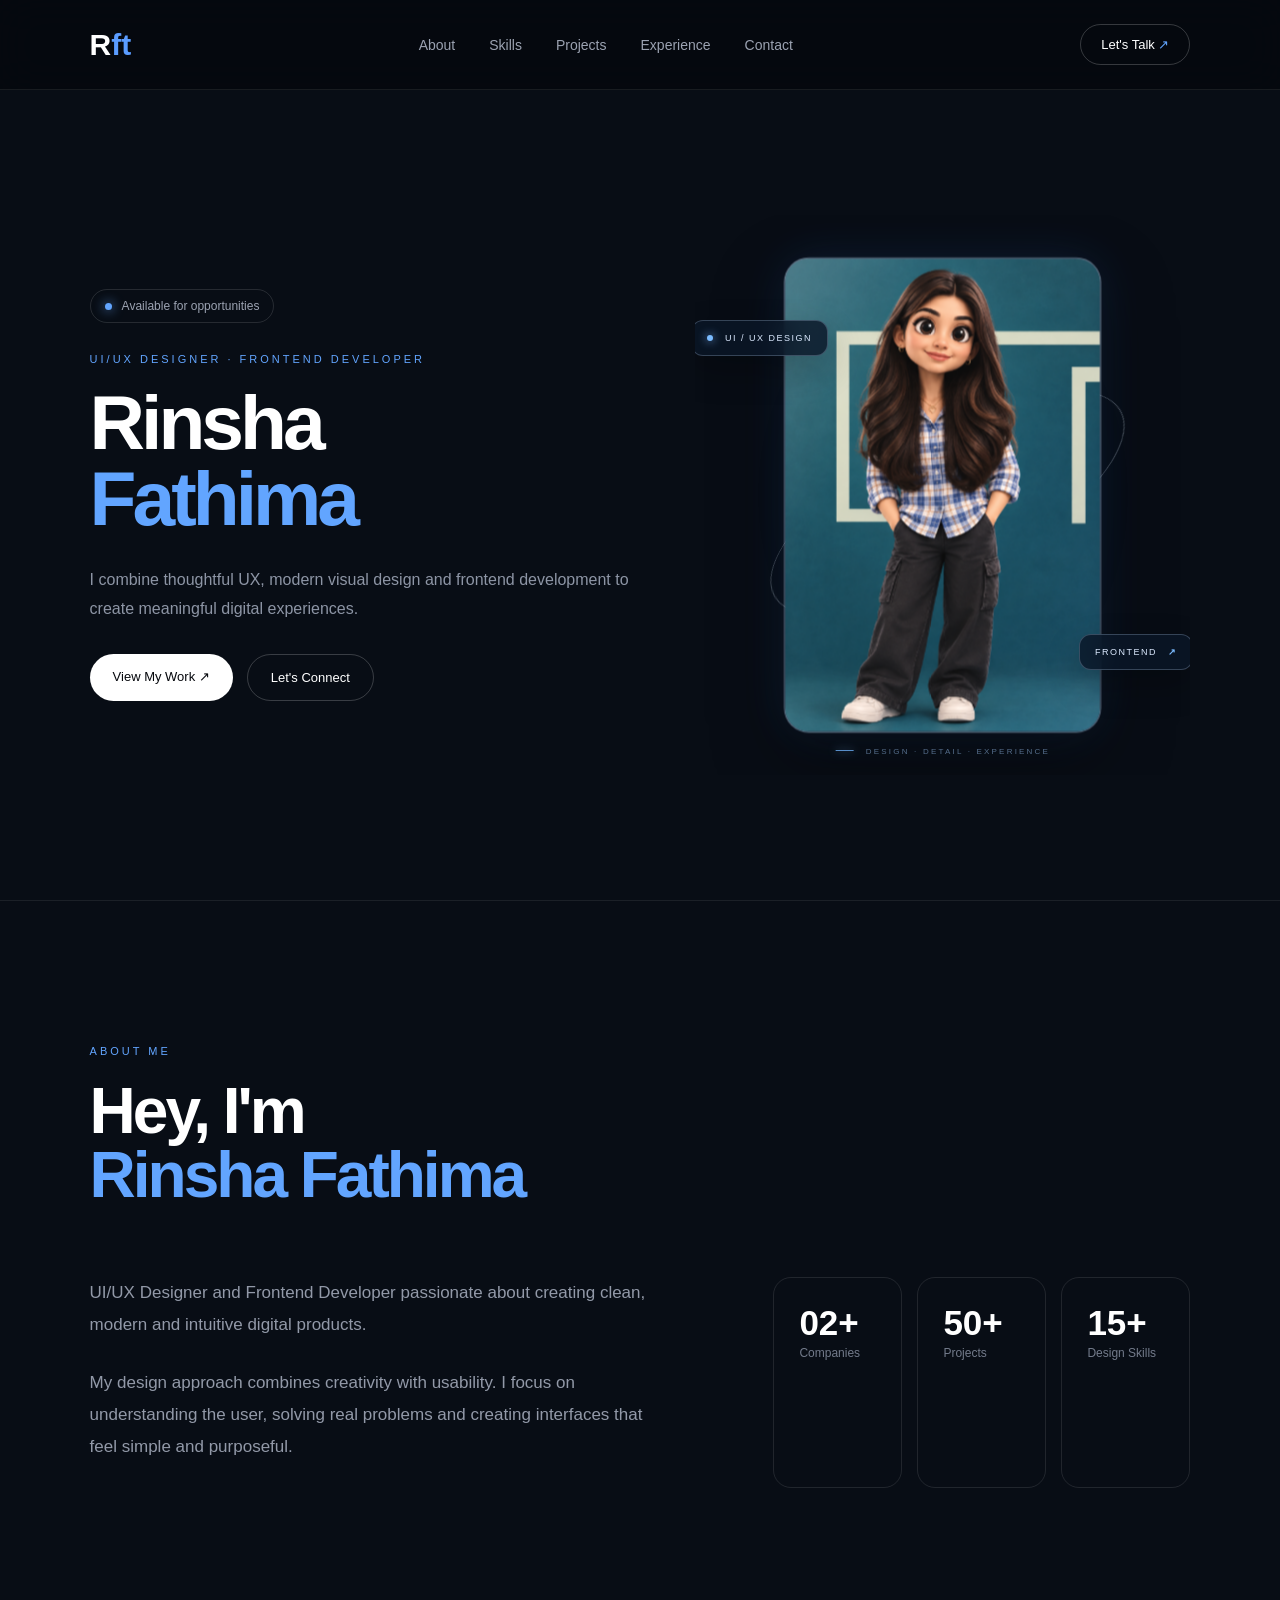
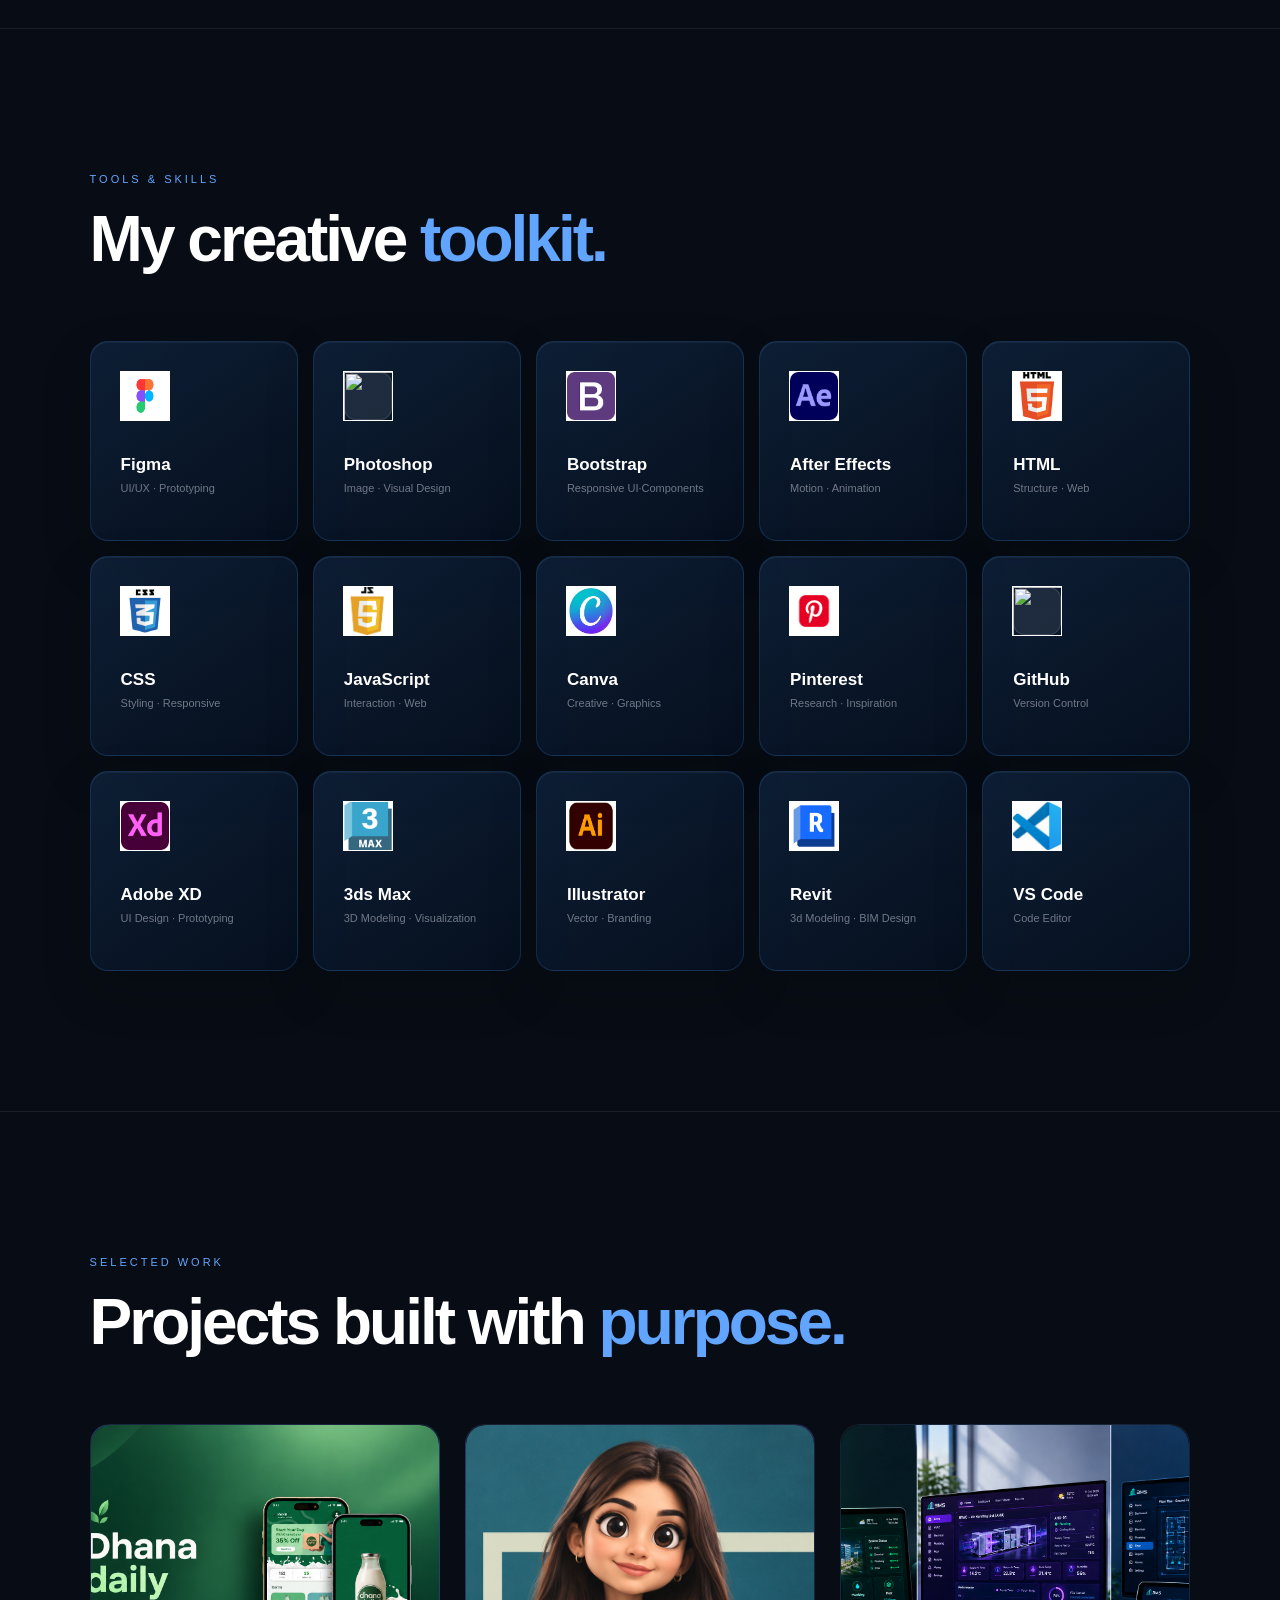
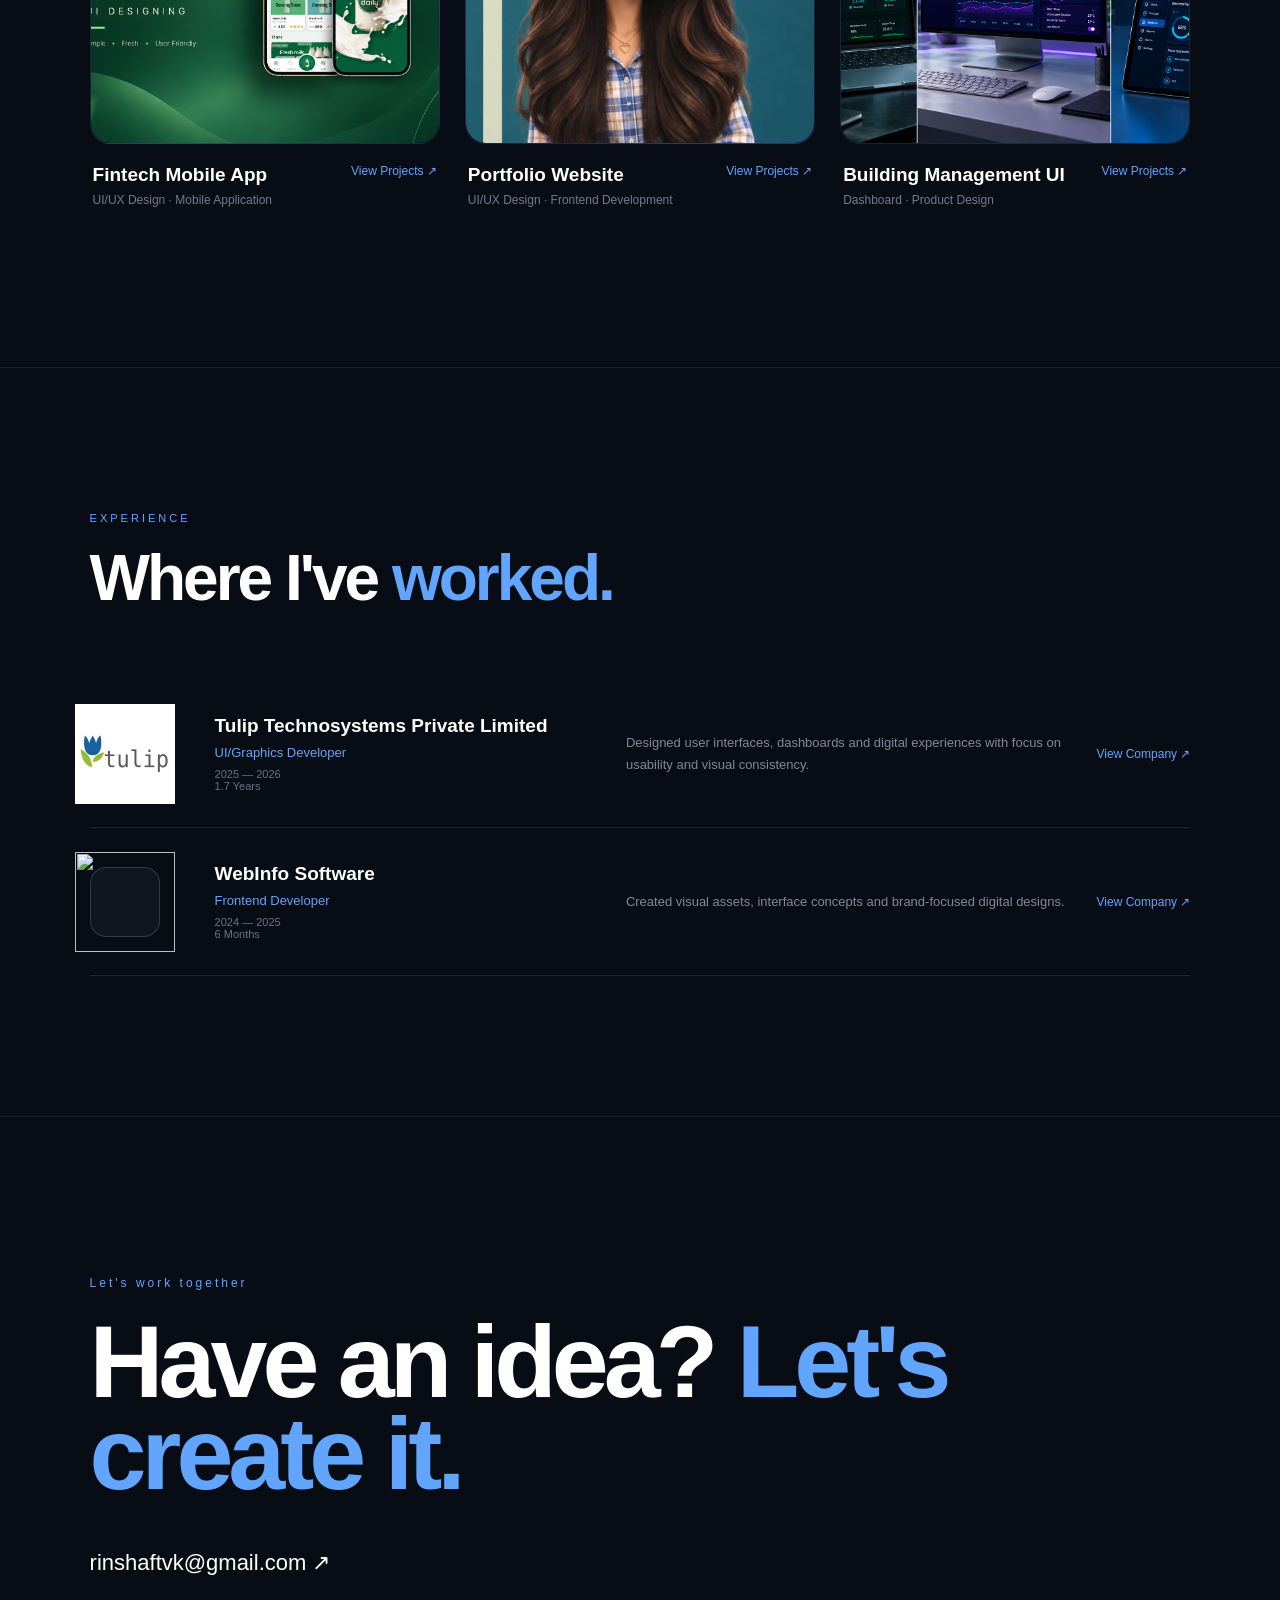
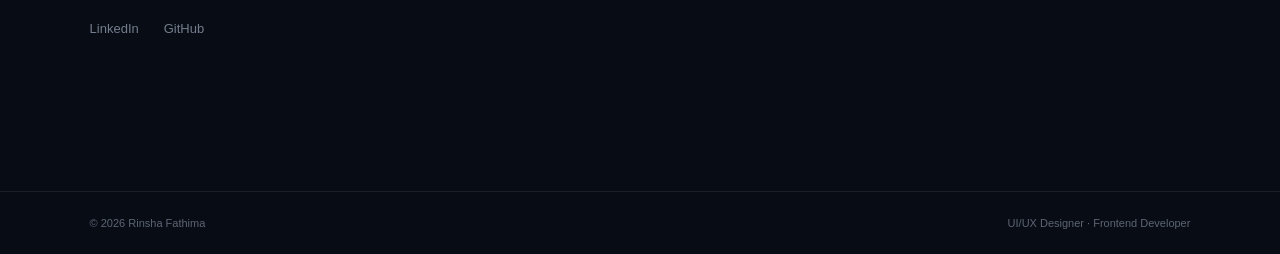
==== index.html @ 506637f9 "Add files via upload" ====
<!DOCTYPE html>
<html lang="en">
<head>
  <meta charset="UTF-8">
  <meta name="viewport" content="width=device-width, initial-scale=1.0">

  <title>Rinsha Fathima | UI/UX Designer</title>

  <link rel="stylesheet" href="style.css">
</head>
<body>

  <!-- NAVIGATION -->

  <header class="navbar">

    <a href="#" class="logo">R<span>ft</span></a>

    <nav class="nav-links">
      <a href="#about">About</a>
      <a href="#skills">Skills</a>
      <a href="#projects">Projects</a>
      <a href="#experience">Experience</a>
      <a href="#contact">Contact</a>
      
    </nav>

    <a href="#contact" class="talk-btn">
      Let's Talk <span>↗</span>
    </a>

    <button class="menu-btn">☰</button>

  </header>


  <!-- HERO -->

  <section class="hero">

    <div class="hero-left">

      <div class="available">
        <span></span>
        Available for opportunities
      </div>

      <p class="role">
        UI/UX DESIGNER · FRONTEND DEVELOPER
      </p>

      <h1>
        Rinsha
        <strong>Fathima</strong>
        
      </h1>

      <p class="hero-description">
        I combine thoughtful UX, modern visual design and frontend
        development to create meaningful digital experiences.
      </p>

      <div class="hero-buttons">

        <a href="#projects" class="primary-btn">
          View My Work ↗
        </a>

        <a href="#contact" class="outline-btn">
          Let's Connect
        </a>

      </div>

    </div>


    <!-- PERSONAL 3D AVATAR -->
    <div class="scene avatar-scene" aria-label="Animated 3D-style portrait avatar">
      <div class="avatar-aura"></div>
      <div class="avatar-orbit avatar-orbit-one"></div>
      <div class="avatar-orbit avatar-orbit-two"></div>
      <div class="avatar-tilt" id="avatarTilt">
        <div class="avatar-frame">
          <img src="IMAGE.png" alt="Portrait of Rinsha Fathima" class="avatar-photo">
          <div class="avatar-gloss"></div>
        </div>
      </div>
      <div class="avatar-tag avatar-tag-ui"><span></span> UI / UX DESIGN</div>
      <div class="avatar-tag avatar-tag-dev">FRONTEND <b>↗</b></div>
      <div class="scene-caption"><span></span> DESIGN · DETAIL · EXPERIENCE</div>
    </div>
  </section>


  <!-- ABOUT -->

  <section id="about" class="about section">

    <div class="section-heading">

      <span>About Me</span>

      <h2>
        Hey, I'm  <br>
        <em>Rinsha Fathima</em>
      </h2>

    </div>

    <div class="about-content">

      <div class="about-text">

        <p>
          UI/UX Designer and Frontend Developer
          passionate about creating clean, modern and intuitive
          digital products.
        </p>

        <p>
          My design approach combines creativity with usability.
          I focus on understanding the user, solving real problems
          and creating interfaces that feel simple and purposeful.
        </p>

      </div>

      <div class="about-stats">

        <div>
          <strong>02+</strong>
          <span>Companies</span>
        </div>

        <div>
          <strong>50+</strong>
          <span>Projects</span>
        </div>

        <div>
          <strong>15+</strong>
          <span>Design Skills</span>
        </div>

      </div>

    </div>

  </section>


  <!-- SKILLS -->

  <section id="skills" class="skills section">

    <div class="section-heading">

      <span>Tools & Skills</span>

      <h2>
        My creative
        <em>toolkit.</em>
      </h2>

    </div>


    <div class="skills-grid">

      <div class="skill-card">
        <div class="tool-logo figma"><img src="F.png" alt="" width="50px" height="50px" border="1"></div>
        <h3>Figma</h3>
        <p>UI/UX · Prototyping</p>
      </div>

      <div class="skill-card">
        <div class="tool-logo photoshop"><img src="Ps.png" alt="" width="50px" height="50px" border="1"></div>
        <h3>Photoshop</h3>
        <p>Image · Visual Design</p>
      </div>

      <div class="skill-card">
        <div class="tool-logo bootstrap"><img src="B.png" alt="" width="50px" height="50px" border="1"></div>
        <h3>Bootstrap</h3>
        <p>Responsive UI·Components</p>
      </div>

      <div class="skill-card">
        <div class="tool-logo after"><img src="AE.png" alt="" width="50px" height="50px" border="1"></div>
        <h3>After Effects</h3>
        <p>Motion · Animation</p>
      </div>

      <div class="skill-card">
        <div class="tool-logo html"><img src="HTML.png" alt="" width="50px" height="50px" border="1"></div>
        <h3>HTML</h3>
        <p>Structure · Web</p>
      </div>

      <div class="skill-card">
        <div class="tool-logo css"><img src="CSS.png" alt="" width="50px" height="50px" border="1"></div>
        <h3>CSS</h3>
        <p>Styling · Responsive</p>
      </div>

      <div class="skill-card">
        <div class="tool-logo js"><img src="JS.png" alt="" width="50px" height="50px" border="1"></div>
        <h3>JavaScript</h3>
        <p>Interaction · Web</p>
      </div>

      <div class="skill-card">
        <div class="tool-logo canva"><img src="C.jpg" alt="" width="50px" height="50px" border="1"></div>
        <h3>Canva</h3>
        <p>Creative · Graphics</p>
      </div>

      <div class="skill-card">
        <div class="tool-logo pinterest"><img src="P.png" alt="" width="50px" height="50px" border="1"></div>
        <h3>Pinterest</h3>
        <p>Research · Inspiration</p>
      </div>

      <div class="skill-card">
        <div class="tool-logo github"><img src="GitHub.png" alt="" width="50px" height="50px" border="1"></div>
        <h3>GitHub</h3>
        <p>Version Control</p>
      </div>
      <div class="skill-card">
        <div class="tool-logo figma"><img src="XD.png" alt="" width="50px" height="50px" border="1"></div>
        <h3>Adobe XD</h3>
        <p>UI Design · Prototyping</p>
      </div>

      <div class="skill-card">
        <div class="tool-logo photoshop"><img src="3DS MAX.png" alt="" width="50px" height="50px" border="1"></div>
        <h3>3ds Max</h3>
        <p>3D Modeling · Visualization</p>
      </div>

      <div class="skill-card">
        <div class="tool-logo illustrator"><img src="Ai.png" alt="" width="50px" height="50px" border="1"></div>
        <h3>Illustrator</h3>
        <p>Vector · Branding</p>
      </div>

      <div class="skill-card">
        <div class="tool-logo after"><img src="REVIT.png" alt="" width="50px" height="50px" border="1"></div>
        <h3>Revit</h3>
        <p>3d Modeling · BIM Design</p>
      </div>

      <div class="skill-card">
        <div class="tool-logo html"><img src="VS.jpg" alt="" width="50px" height="50px" border="1"></div>
        <h3>VS Code</h3>
        <p>Code Editor</p>
      </div>

    </div>

  </section>


  <!-- PROJECTS -->

  <section id="projects" class="projects section">

    <div class="section-heading">

      <span>Selected Work</span>

      <h2>
        Projects built with
        <em>purpose.</em>
      </h2>

    </div>


    <div class="projects-grid">

      <article class="project-card">
 
        <div  class="project-visual project-one">
         <img src="dhana mockup.png" alt="Fathima">
        
        </div>

        <div class="project-details">

          <div>
            <h3>Fintech Mobile App</h3>
            <p>UI/UX Design · Mobile Application</p>
          </div>

          <a href="Apps.html">View Projects ↗</a>

        </div>

      </article>


      <article class="project-card">

        <div class="project-visual project-two">
          <img src="IMAGE 1.png" alt="Fathima">
        </div>

        <div class="project-details">

          <div>
            <h3>Portfolio Website</h3>
            <p>UI/UX Design · Frontend Development</p>
          </div>

          <a href="Case study.html">View Projects ↗</a>

        </div>

      </article>


      <article class="project-card">

        <div class="project-visual project-three">
           <img src="BMS.png" alt="Fathima">
        </div>

        <div class="project-details">

          <div>
            <h3>Building Management UI</h3>
            <p>Dashboard · Product Design</p>
          </div>

          <a href="Projects.html">View Projects ↗</a>

        </div>

      </article>

    </div>

  </section>


  <!-- EXPERIENCE -->

  <section id="experience" class="experience section">

    <div class="section-heading">

      <span>Experience</span>

      <h2>
        Where I've
        <em>worked.</em>
      </h2>

    </div>


    <div class="experience-list">


      <!-- COMPANY 1 -->

      <a href="https://www.linkedin.com/company/tulipsystems/posts/"
         target="_blank"
         class="experience-card">

        <div class="company-logo">
          <img src="Tulip.jpg" alt="" width="100" height="100">
        </div>

        <div class="company-info">

          <h3>Tulip Technosystems Private Limited</h3>

          <p class="position">
            UI/Graphics Developer
          </p>

          <p class="date">
            2025 — 2026
            <br>
            1.7 Years
          </p>

        </div>

        <div class="company-description">

          <p>
            Designed user interfaces, dashboards and digital
            experiences with focus on usability and visual consistency.
          </p>

          <span a>View Company ↗</span>

        </div>

      </a>


      <!-- COMPANY 2 -->

      <a href="https://www.linkedin.com/company/webinfo-software-kochi"
         target="_blank"
         class="experience-card">

        <div class="company-logo">
          <img src="WebInfo.jpg" alt="" width="100" height="100">
        </div>

        <div class="company-info">

          <h3>WebInfo Software</h3>

          <p class="position">
            Frontend Developer
          </p>

          <p class="date">
            2024 — 2025
            <br>
            6 Months
          </p>

        </div>

        <div class="company-description">

          <p>
            Created visual assets, interface concepts and
            brand-focused digital designs.
          </p>

          <span>View Company  ↗</span>

        </div>

      </a>


    </div>

  </section>

  <!-- CONTACT -->

  <section id="contact" class="contact">

    <div class="contact-inner">

      <span>Let's work together</span>

      <h2>
        Have an idea?
        <em>Let's create it.</em>
      </h2>

      <a href="mailto:rinshaftvk@gmail.com" class="email">
        rinshaftvk@gmail.com ↗
      </a>

      <div class="socials">
        <a href="https://www.linkedin.com/in/rinshaftvk" target="_blank">LinkedIn</a>
        <!-- <a href="https://www.behance.net/rinshafathima" target="_blank">Behance</a> -->
        <a href="https://github.com/rinsha13/rinshaftvk" target="_blank">GitHub</a>
      </div>

    </div>

  </section>


  <footer>

    <span>© 2026 Rinsha Fathima</span>

    <span>
      UI/UX Designer · Frontend Developer
    </span>

  </footer>


  <script src="script.js"></script>

</body>
</html>
---- style.css ----
* {
  margin: 0;
  padding: 0;
  box-sizing: border-box;
}

html {
  scroll-behavior: smooth;
  scroll-padding-top: 90px;
}

section {
  scroll-margin-top: 90px;
}
body {
  background: #080d15;
  color: #fff;
  font-family: Inter, Arial, sans-serif;
  overflow-x: hidden;
}

a {
  color: inherit;
  text-decoration: none;
}


/* NAVIGATION */

.navbar {
  height: 90px;
  padding: 0 7%;
  display: flex;
  align-items: center;
  justify-content: space-between;
  border-bottom: 1px solid rgba(255,255,255,.08);
  position: sticky;
  top: 0;
  z-index: 100;
  background: rgba(5,7,12,.75);
  backdrop-filter: blur(20px);
}

.logo {
  font-size: 30px;
  font-weight: 800;
}

.logo span {
  color: #5b9cff;
}

.nav-links {
  display: flex;
  gap: 34px;
}

.nav-links a {
  color: #9ca3b2;
  font-size: 14px;
  transition: .3s;
}

.nav-links a:hover {
  color: white;
}

.talk-btn {
  border: 1px solid rgba(255,255,255,.2);
  border-radius: 30px;
  padding: 12px 20px;
  font-size: 13px;
}

.talk-btn span {
  color: #62a5ff;
}

.menu-btn {
  display: none;
  background: none;
  color: white;
  border: 0;
  font-size: 25px;
}


/* HERO */

.hero {
  min-height: calc(100vh - 90px);
  padding: 70px 7%;
  display: flex;
  align-items: center;
  justify-content: space-between;
}

.hero-left {
  width: 55%;
  z-index: 2;
}

.available {
  display: inline-flex;
  align-items: center;
  gap: 10px;
  border: 1px solid rgba(255,255,255,.12);
  padding: 9px 14px;
  border-radius: 30px;
  color: #9ca3b2;
  font-size: 12px;
  margin-bottom: 30px;
}

.available span {
  width: 7px;
  height: 7px;
  background: #62a5ff;
  border-radius: 50%;
  box-shadow: 0 0 12px #62a5ff;
}

.role {
  color: #62a5ff;
  letter-spacing: 3px;
  font-size: 11px;
  margin-bottom: 20px;
}

h1 {
  font-size: clamp(48px, 6vw, 86px);
  line-height: .98;
  letter-spacing: -4px;
  max-width: 800px;
}

h1 strong {
  display: block;
  color: #62a5ff;
}

.hero-description {
  max-width: 560px;
  color: #8d95a5;
  line-height: 1.8;
  margin: 30px 0;
}

.hero-buttons {
  display: flex;
  gap: 14px;
}

.primary-btn,
.outline-btn {
  padding: 15px 23px;
  border-radius: 40px;
  font-size: 13px;
}

.primary-btn {
  background: white;
  color: #05070c;
}

.outline-btn {
  border: 1px solid rgba(255,255,255,.2);
}


/* INTERACTIVE 3D GLASS-CHROME SCULPTURE */
.scene {
  width: 45%;
  min-width: 320px;
  height: 560px;
  position: relative;
  display: flex;
  align-items: center;
  justify-content: center;
  perspective: 1100px;
  isolation: isolate;
}

.scene::before {
  content: "";
  position: absolute;
  width: 330px;
  height: 330px;
  border-radius: 50%;
  background: radial-gradient(circle, rgba(53,137,255,.22), rgba(20,70,140,.08) 42%, transparent 72%);
  filter: blur(14px);
  z-index: -2;
}

.scene-grid {
  position: absolute;
  width: 120%;
  height: 72%;
  bottom: 7%;
  opacity: .2;
  background-image: linear-gradient(rgba(107,165,255,.16) 1px, transparent 1px), linear-gradient(90deg, rgba(107,165,255,.16) 1px, transparent 1px);
  background-size: 34px 34px;
  transform: perspective(420px) rotateX(62deg);
  mask-image: linear-gradient(to top, black, transparent 78%);
  z-index: -2;
}

.orbit-ring {
  position: absolute;
  width: 360px;
  height: 145px;
  border: 1px solid rgba(151,196,255,.42);
  border-radius: 50%;
  box-shadow: 0 0 22px rgba(57,135,255,.08), inset 0 0 16px rgba(57,135,255,.05);
  pointer-events: none;
}
.orbit-ring-a { transform: rotate(-28deg) rotateX(62deg); }
.orbit-ring-b { width: 330px; height: 220px; transform: rotate(52deg) rotateY(58deg); border-color: rgba(220,238,255,.28); }
.orbit-ring-c { width: 290px; height: 390px; transform: rotate(32deg) rotateY(68deg); border-color: rgba(83,156,255,.22); }

.crystal-tilt {
  width: 275px;
  height: 330px;
  position: relative;
  display: grid;
  place-items: center;
  transform-style: preserve-3d;
  transition: transform .22s ease-out;
  will-change: transform;
}
.crystal-object {
  width: 220px;
  height: 270px;
  position: relative;
  transform-style: preserve-3d;
  animation: crystal-float 6.5s ease-in-out infinite;
  filter: drop-shadow(0 28px 38px rgba(0,0,0,.32));
}
.crystal-facet {
  position: absolute;
  inset: 0;
  border: 1px solid rgba(220,239,255,.6);
  clip-path: polygon(50% 0%, 86% 13%, 100% 49%, 76% 87%, 50% 100%, 18% 83%, 0% 47%, 16% 15%);
  backface-visibility: visible;
}
.facet-main {
  background: linear-gradient(138deg, rgba(248,252,255,.78) 0%, rgba(91,164,255,.35) 18%, rgba(11,43,94,.25) 46%, rgba(164,216,255,.42) 66%, rgba(16,48,92,.7) 100%);
  transform: translateZ(30px) rotateY(-18deg) rotateX(7deg);
  box-shadow: inset 18px 0 35px rgba(255,255,255,.2), inset -20px -10px 35px rgba(12,43,90,.5);
}
.facet-side {
  background: linear-gradient(35deg, rgba(17,48,92,.68), rgba(119,190,255,.34), rgba(230,245,255,.2));
  transform: translateZ(-25px) rotateY(31deg) rotateX(-8deg) scale(.92);
  opacity: .88;
}
.facet-top {
  inset: 16px 22px 24px;
  background: linear-gradient(145deg, rgba(255,255,255,.62), rgba(94,173,255,.12) 45%, rgba(15,52,101,.3));
  transform: translateZ(52px) rotateY(24deg) rotateX(13deg) scale(.77);
  opacity: .76;
}
.crystal-spine {
  position: absolute;
  width: 2px;
  height: 215px;
  left: 50%;
  top: 26px;
  background: linear-gradient(transparent, rgba(255,255,255,.95), rgba(113,187,255,.15), transparent);
  box-shadow: 0 0 20px rgba(149,210,255,.75);
  transform: translateX(-50%) translateZ(65px) rotate(12deg);
}
.crystal-highlight {
  position: absolute;
  width: 105px;
  height: 190px;
  left: 21px;
  top: 29px;
  background: linear-gradient(110deg, rgba(255,255,255,.32), transparent 38%, rgba(123,192,255,.12) 60%, transparent);
  clip-path: polygon(45% 0, 100% 15%, 74% 70%, 45% 100%, 0 58%);
  transform: translateZ(70px) rotateY(-12deg);
}

.float-panel {
  position: absolute;
  display: flex;
  flex-direction: column;
  gap: 7px;
  min-width: 145px;
  padding: 14px 16px;
  border-radius: 13px;
  border: 1px solid rgba(198,222,255,.22);
  background: linear-gradient(135deg, rgba(24,42,67,.76), rgba(8,16,29,.56));
  box-shadow: 0 18px 45px rgba(0,0,0,.25), inset 0 1px rgba(255,255,255,.08);
  backdrop-filter: blur(18px);
  transform: translateZ(60px);
  animation: panel-drift 7s ease-in-out infinite;
}
.float-panel small { font-size: 8px; letter-spacing: 1.5px; color: #91a9c8; }
.float-panel strong { font-size: 14px; letter-spacing: .2px; color: #edf6ff; font-weight: 600; }
.panel-dot { position: absolute; top: 15px; right: 14px; width: 5px; height: 5px; border-radius: 50%; background: #7bbcff; box-shadow: 0 0 10px #7bbcff; }
.panel-design { top: 93px; right: -2px; animation-delay: -1.5s; }
.panel-ux { bottom: 98px; left: -18px; animation-delay: -3.5s; }
.panel-code { right: 3px; bottom: 62px; min-width: 76px; padding: 12px 15px; animation-delay: -2.5s; }
.panel-code strong { font-size: 20px; color: #8bc4ff; }
.scene-caption { position: absolute; bottom: 19px; left: 50%; transform: translateX(-50%); white-space: nowrap; color: #6f8caf; font-size: 8px; letter-spacing: 2.2px; }
.scene-caption span { display: inline-block; width: 18px; height: 1px; margin: 0 8px 3px 0; background: #72b5ff; box-shadow: 0 0 8px #72b5ff; }

@keyframes crystal-float {
  0%, 100% { transform: translateY(0) rotateY(-8deg) rotateZ(-2deg); }
  50% { transform: translateY(-13px) rotateY(8deg) rotateZ(2deg); }
}
@keyframes panel-drift {
  0%, 100% { translate: 0 0; }
  50% { translate: 0 -8px; }
}

/* SECTIONS */

.section {
  padding: 140px 7%;
  border-top: 1px solid rgba(255,255,255,.08);
}

.section-heading span {
  color: #62a5ff;
  font-size: 11px;
  letter-spacing: 3px;
  text-transform: uppercase;
}

.section-heading h2 {
  font-size: clamp(42px, 5vw, 70px);
  line-height: 1;
  letter-spacing: -3px;
  max-width: 800px;
  margin-top: 20px;
}

em {
  color: #62a5ff;
  font-style: normal;
}


/* ABOUT */

.about-content {
  display: grid;
  grid-template-columns: 1.4fr 1fr;
  gap: 100px;
  margin-top: 70px;
}

.about-text p {
  color: #9299a8;
  line-height: 1.9;
  font-size: 17px;
  margin-bottom: 25px;
}

.about-stats {
  display: grid;
  grid-template-columns: repeat(3,1fr);
  gap: 15px;
}

.about-stats div {
  padding: 25px;
  border: 1px solid rgba(255,255,255,.1);
  border-radius: 18px;
}

.about-stats strong {
  display: block;
  font-size: 35px;
}

.about-stats span {
  color: #737b8b;
  font-size: 12px;
}


/* SKILLS */

.skills-grid {
  margin-top: 70px;
  display: grid;
  grid-template-columns: repeat(5,1fr);
  gap: 15px;
}

.skill-card {
      min-height: 200px;

    padding: 30px;

    position: relative;

    background:
        linear-gradient(
            145deg,
            rgba(17,40,70,0.65),
            rgba(5,18,38,0.55)
        );

    border: 1px solid rgba(64,160,255,0.18);

    border-radius: 18px;

    box-shadow:
        inset 0 1px rgba(255,255,255,0.05),
        0 20px 50px rgba(0,0,0,0.2);

    transition: 0.4s;
}
.skill-card1 {
      min-height: 70px;

    padding: 30px;

    position: relative;

    background:
        linear-gradient(
            145deg,
            rgba(17,40,70,0.65),
            rgba(5,18,38,0.55)
        );

    border: 1px solid rgba(64,160,255,0.18);

    border-radius: 18px;

    box-shadow:
        inset 0 1px rgba(255,255,255,0.05),
        0 20px 50px rgba(0,0,0,0.2);

    transition: 0.4s;
}

.skill-card:hover {
  transform: translateY(-7px);
  border-color: rgba(90,160,255,.5);
  background: rgba(80,140,255,.05);
}

.tool-logo {
  width: 48px;
  height: 48px;
  border-radius: 12px;
  display: flex;
  align-items: center;
  justify-content: center;
  background: rgba(255,255,255,.08);
  border: 1px solid rgba(255,255,255,.12);
  font-weight: 800;
  font-size: 18px;
}

.skill-card h3 {
  margin-top: 35px;
  font-size: 17px;
}

.skill-card p {
  color: #707887;
  font-size: 11px;
  margin-top: 7px;
}


/* PROJECTS */

.projects-grid {

  margin-top: 70px;
  display: grid;
  grid-template-columns: repeat(3,1fr);
  gap: 25px;
}


.project-visual {
  height: 320px;
  width: 100%;
  min-width: 0;
  overflow: hidden;
  border: 1px solid rgba(120,170,230,.15);
  border-radius: 20px;
  position: relative;
  transition: transform .4s ease, border-color .4s ease, box-shadow .4s ease;
}

.project-visual:hover {
  transform: translateY(-7px);
  border-color: rgba(90,160,255,.5);
  box-shadow: 0 22px 50px rgba(0,0,0,.24);
}
.project-visual img {
  width: 100%;
  height: 100%;
  object-fit: cover;
  display: block;
  border-radius: inherit;
}
.project-one {
  background:
    radial-gradient(circle at 30% 30%,
    rgba(80,160,255,.5),
    #0b1730 55%,
    #05070c);

}

.project-two {
  background:
    radial-gradient(circle at 70% 30%,
    rgba(100,120,255,.45),
    #10102c 55%,
    #05070c);
}

.project-three {
  background:
    radial-gradient(circle at 50% 50%,
    rgba(30,150,255,.4),
    #07172a 55%,
    #05070c);
}

.project-visual span {
  color: #8ea4c5;
  font-size: 12px;
  letter-spacing: 2px;
}

.project-details {
  padding: 20px 3px;
  display: flex;
  justify-content: space-between;
  gap: 20px;
}

.project-details h3 {
  font-size: 19px;
}

.project-details p {
  color: #727b8c;
  font-size: 12px;
  margin-top: 7px;
}

.project-details a {
  color: #62a5ff;
  font-size: 12px;
  white-space: nowrap;
}



.projects-grid > *, .project-card, .project-visual { min-width: 0; }
.project-visual img { transition: transform .65s cubic-bezier(.2,.7,.2,1), filter .4s ease; }
.project-card:hover .project-visual img { transform: scale(1.035); }

/* EXPERIENCE */

.experience-list {
  margin-top: 70px;
}

.experience-card {
  display: grid;
  grid-template-columns: 90px 1fr 1.5fr;
  gap: 35px;
  align-items: center;

  padding: 35px 0;
  border-bottom: 1px solid rgba(255,255,255,.1);

  transition: .3s;
}

.experience-card:hover {
  padding-left: 15px;
}

.company-logo {
  width: 70px;
  height: 70px;
  border-radius: 16px;
  display: flex;
  align-items: center;
  justify-content: center;

  border: 1px solid rgba(255,255,255,.15);
  background: rgba(255,255,255,.04);

  color: #687385;
  font-size: 10px;
  letter-spacing: 1px;
}

.company-info h3 {
  font-size: 19px;
}

.position {
  color: #62a5ff;
  margin-top: 8px;
  font-size: 13px;
}

.date {
  color: #687181;
  margin-top: 8px;
  font-size: 11px;
}

.company-description {
  display: flex;
  justify-content: space-between;
  gap: 30px;
  align-items: center;
}

.company-description p {
  color: #808898;
  font-size: 13px;
  line-height: 1.7;
  max-width: 450px;
}

.company-description span {
  color: #62a5ff;
  font-size: 12px;
  white-space: nowrap;
}


/* CONTACT */

.contact {
  min-height: 75vh;
  padding: 150px 7%;
  display: flex;
  align-items: center;
  border-top: 1px solid rgba(255,255,255,.08);
}

.contact-inner > span {
  color: #62a5ff;
  font-size: 12px;
  letter-spacing: 3px;
}

.contact h2 {
  font-size: clamp(55px,8vw,110px);
  line-height: .9;
  letter-spacing: -5px;
  max-width: 950px;
  margin: 25px 0 50px;
}

.email {
  font-size: 22px;
  color: #fff;
}

.socials {
  display: flex;
  gap: 25px;
  margin-top: 45px;
}

.socials a {
  color: #747d8d;
  font-size: 13px;
}

.socials a:hover {
  color: white;
}


/* FOOTER */

footer {
  border-top: 1px solid rgba(255,255,255,.08);
  padding: 25px 7%;
  display: flex;
  justify-content: space-between;
  color: #5d6573;
  font-size: 11px;
}


/* ANIMATION */

@keyframes float {

  0%,100% {
    transform:
      translateY(0)
      rotateX(0deg)
      rotateY(0deg);
  }

  50% {
    transform:
      translateY(-18px)
      rotateX(5deg)
      rotateY(8deg);
  }

}


/* RESPONSIVE */

@media(max-width:1000px) {

  .nav-links {
    display: none;
  }

  .menu-btn {
    display: block;
  }

  .hero {
    flex-direction: column;
  }

  .hero-left {
    width: 100%;
  }

  .scene {
    width: 100%;
  }

  .skills-grid {
    grid-template-columns: repeat(2,1fr);
  }

  .projects-grid {
    grid-template-columns: 1fr;
  }

  .about-content {
    grid-template-columns: 1fr;
  }

  .experience-card {
    grid-template-columns: 80px 1fr;
  }

  .company-description {
    grid-column: 2;
  }

}


@media(max-width:600px) {

  .navbar {
    padding: 0 5%;
  }

  .hero,
  .section,
  .contact {
    padding-left: 5%;
    padding-right: 5%;
  }

  h1 {
    letter-spacing: -2px;
  }

  .scene {
    height: 400px;
  }

  .orb {
    width: 250px;
    height: 250px;
  }

  .skills-grid {
    grid-template-columns: 1fr 1fr;
  }

  .about-stats {
    grid-template-columns: 1fr;
  }

  .experience-card {
    grid-template-columns: 1fr;
    gap: 15px;
  }

  .company-description {
    grid-column: 1;
  }

  .contact h2 {
    letter-spacing: -3px;
  }

  footer {
    flex-direction: column;
    gap: 10px;
  }

}

.reveal-ready {
  opacity: 0;
  transform: translateY(22px);
  transition:
    opacity 0.7s ease,
    transform 0.7s ease;
}

.reveal-ready.is-visible {
  opacity: 1;
  transform: translateY(0);
}


/* FINAL RESPONSIVE / ACCESSIBILITY FIXES */
@media (max-width: 1000px) {
  .scene { width: 100%; min-width: 0; max-width: 620px; height: 480px; margin: 10px auto 0; }
  .projects-grid { grid-template-columns: repeat(2, minmax(0, 1fr)); }
  .project-visual { height: 280px; }
}
@media (max-width: 700px) {
  .navbar { gap: 12px; }
  .talk-btn { display: none; }
  .nav-links { gap: 18px; }
  .scene { height: 410px; transform: scale(.94); transform-origin: top center; margin-bottom: -20px; }
  .crystal-tilt { transform: scale(.82); }
  .orbit-ring-a { width: 300px; }
  .orbit-ring-b { width: 270px; }
  .orbit-ring-c { height: 320px; }
  .panel-design { right: -5px; top: 72px; }
  .panel-ux { left: -5px; bottom: 76px; }
  .panel-code { right: 0; bottom: 42px; }
  .projects-grid { grid-template-columns: 1fr; }
  .project-visual { height: clamp(220px, 60vw, 340px); }
}
@media (max-width: 480px) {
  .scene { width: 112%; margin-left: -6%; transform: scale(.9); }
  .float-panel { min-width: 124px; padding: 11px 12px; }
  .float-panel small { font-size: 7px; }
  .panel-code { min-width: 62px; }
  .scene-caption { font-size: 7px; letter-spacing: 1.5px; }
}
@media (prefers-reduced-motion: reduce) {
  html { scroll-behavior: auto; }
  *, *::before, *::after { animation-duration: .01ms !important; animation-iteration-count: 1 !important; transition-duration: .01ms !important; }
}

@media (max-width: 1000px) {
  .navbar { position: sticky; }
  .nav-links.nav-open {
    display: flex;
    position: absolute;
    top: 90px;
    left: 0;
    right: 0;
    flex-direction: column;
    align-items: flex-start;
    gap: 18px;
    padding: 22px 7%;
    background: rgba(5,7,12,.96);
    border-bottom: 1px solid rgba(255,255,255,.1);
    backdrop-filter: blur(18px);
  }
}


/* PERSONAL AVATAR — replaces the abstract 3D object */
.avatar-scene { overflow: hidden; }
.avatar-aura { position:absolute; width:330px; height:430px; border-radius:50%; background:radial-gradient(ellipse,rgba(78,145,255,.24),rgba(24,69,130,.08) 48%,transparent 72%); filter:blur(18px); }
.avatar-orbit { position:absolute; width:340px; height:410px; border:1px solid rgba(132,190,255,.30); border-radius:50%; pointer-events:none; }
.avatar-orbit-one { transform:rotate(20deg) rotateY(52deg); }
.avatar-orbit-two { width:390px; height:320px; transform:rotate(-28deg) rotateX(63deg); border-color:rgba(225,240,255,.28); }
.avatar-tilt {  height:460px; position:relative; z-index:2; transform-style:preserve-3d; transition:transform .2s ease-out; will-change:transform; animation:avatar-float 6s ease-in-out infinite; }
.avatar-frame { position:relative; width:100%; height:100%; overflow:hidden; border-radius:24px 24px 24px 24px; border:1px solid rgba(204,229,255,.45); background:linear-gradient(145deg,rgba(174,211,255,.22),rgba(7,20,39,.75)); box-shadow:0 25px 70px rgba(0,0,0,.38),0 0 45px rgba(67,142,255,.14),inset 0 1px rgba(255,255,255,.28); transform:translateZ(35px); }
.avatar-photo { display:block; width:100%; height:100%; object-fit:cover; object-position:center 22%; filter:saturate(.94) contrast(1.02); animation:portrait-sway 8s ease-in-out infinite; }
.avatar-gloss { position:absolute; inset:0; pointer-events:none; background:linear-gradient(115deg,rgba(255,255,255,.16),transparent 28%,transparent 70%,rgba(90,157,255,.10)); mix-blend-mode:screen; }
.avatar-tag { position:absolute; z-index:3; padding:12px 15px; border-radius:12px; border:1px solid rgba(198,222,255,.24); background:rgba(10,22,40,.82); color:#dceaff; box-shadow:0 14px 35px rgba(0,0,0,.24); backdrop-filter:blur(14px); font-size:9px; letter-spacing:1.5px; }
.avatar-tag-ui { top:105px; left:-4px; animation:panel-drift 6s ease-in-out infinite; }
.avatar-tag-ui span { display:inline-block; width:6px; height:6px; border-radius:50%; margin-right:8px; background:#7bbcff; box-shadow:0 0 10px #7bbcff; }
.avatar-tag-dev { right:-3px; bottom:105px; animation:panel-drift 7s ease-in-out infinite -2s; }
.avatar-tag b { color:#7bbcff; margin-left:7px; }
@keyframes avatar-float { 0%,100% { translate:0 0; } 50% { translate:0 -9px; } }
@keyframes portrait-sway { 0%,100% { transform:scale(1.015) translateX(0) rotate(0deg); } 50% { transform:scale(1.035) translateX(1px) rotate(.25deg); } }
@media(max-width:700px) { .avatar-tilt { width:min(320px,76%); height:390px; } .avatar-orbit-one { width:290px; height:350px; } .avatar-orbit-two { width:320px; height:270px; } .avatar-tag-ui { left:0; top:75px; } .avatar-tag-dev { right:0; bottom:75px; } }
@media(prefers-reduced-motion:reduce) { .avatar-tilt,.avatar-photo,.avatar-tag { animation:none !important; } }
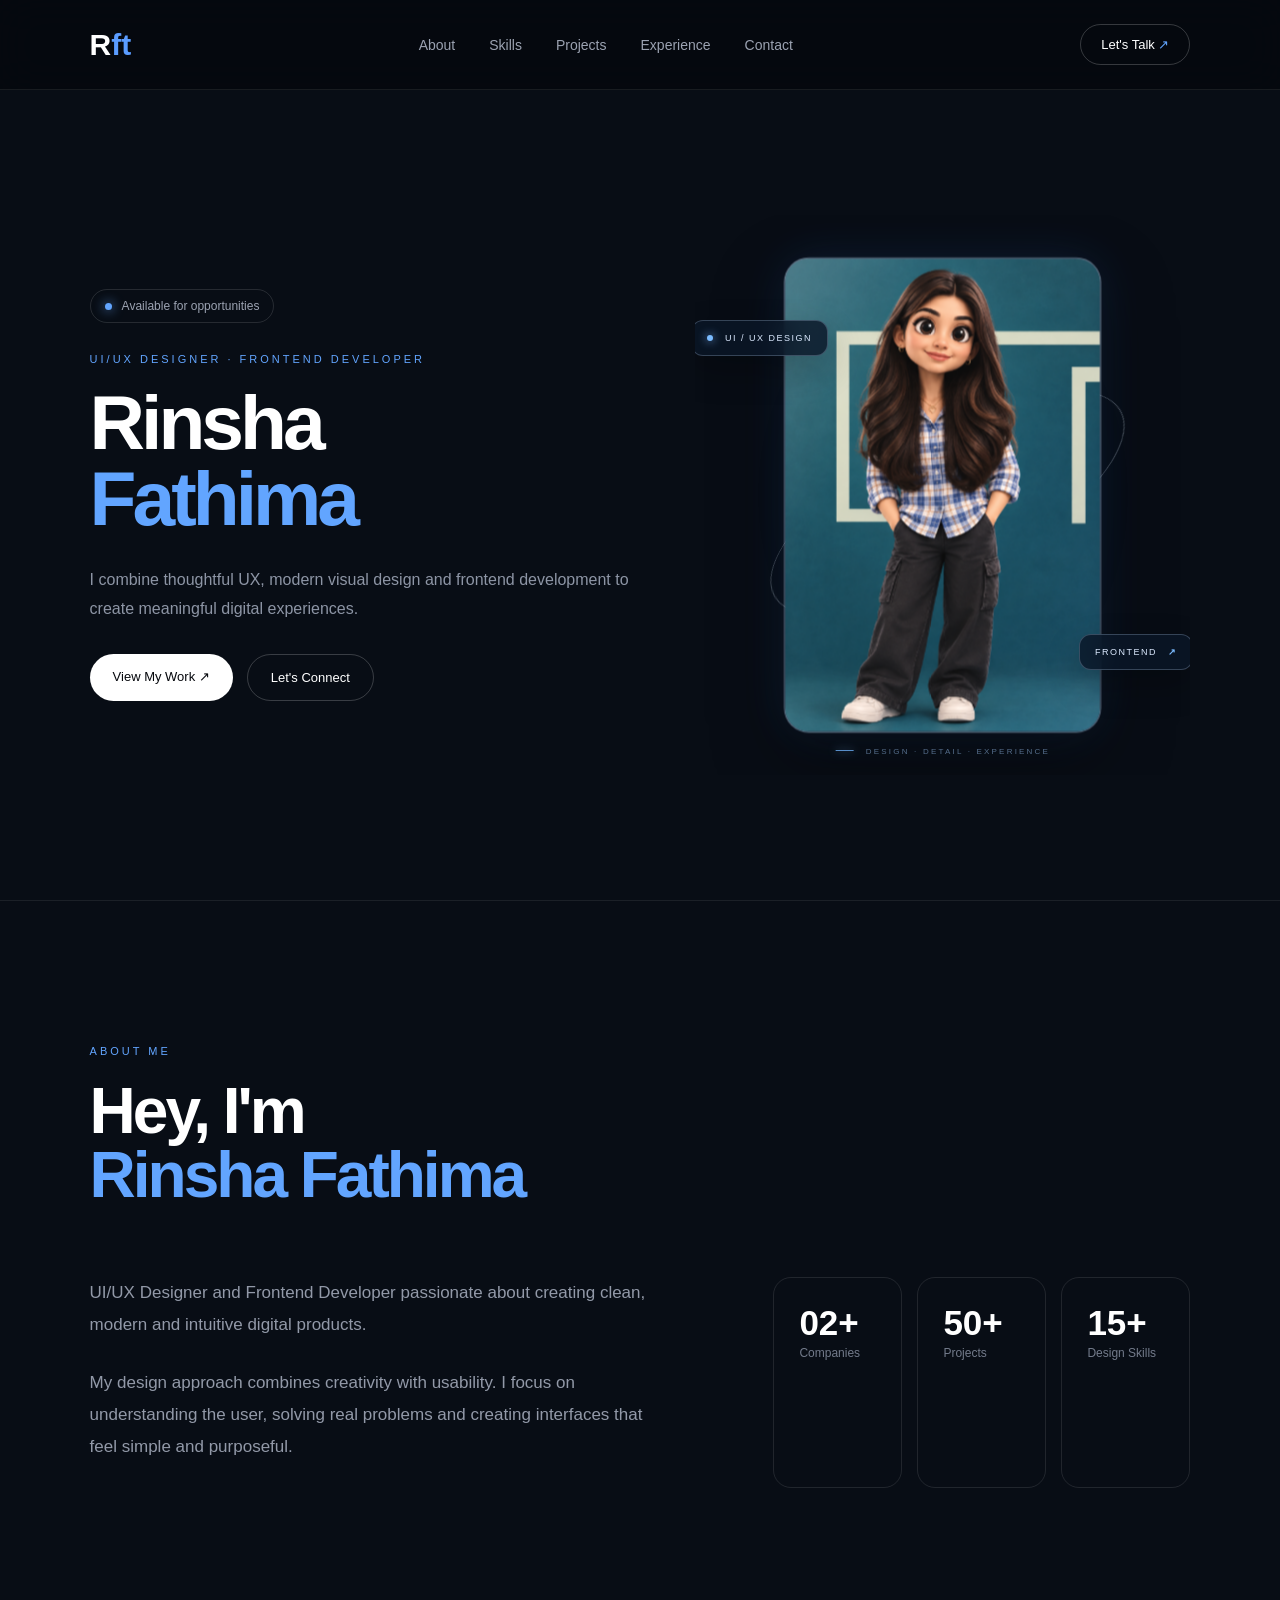
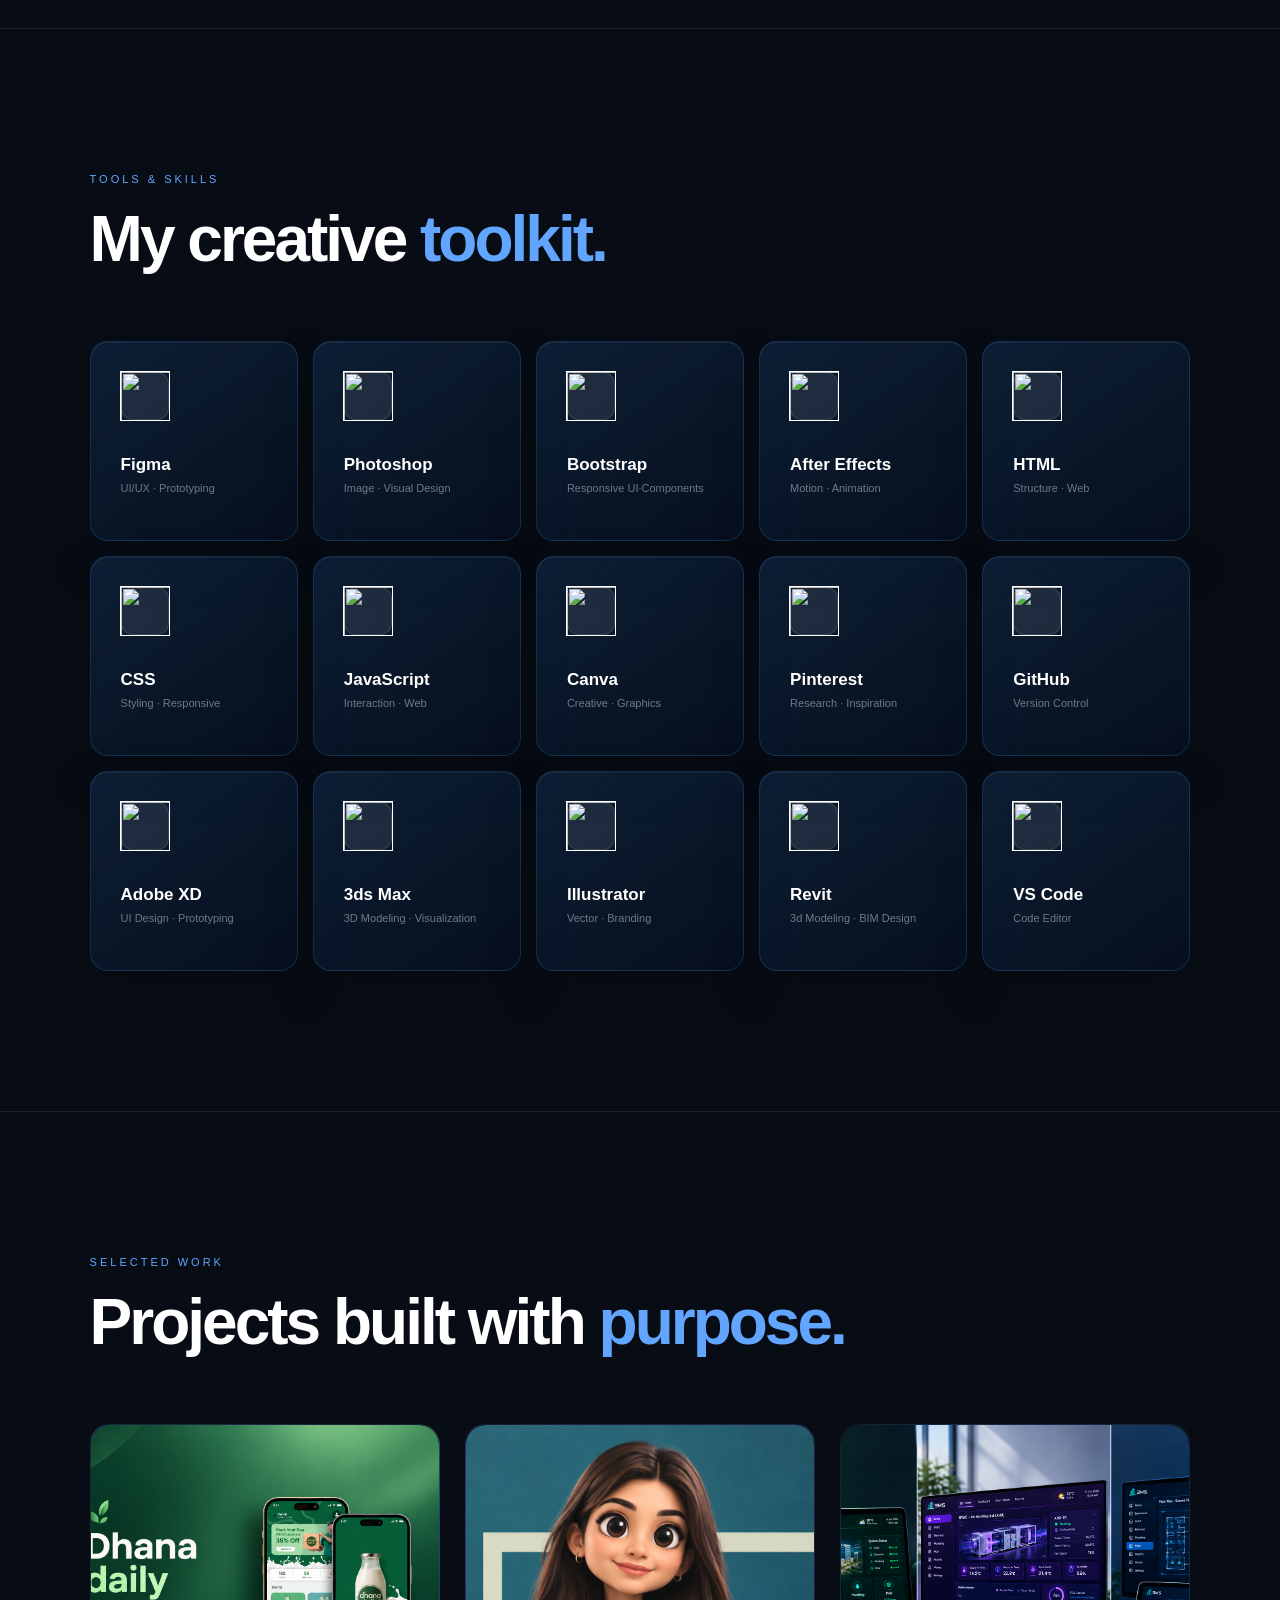
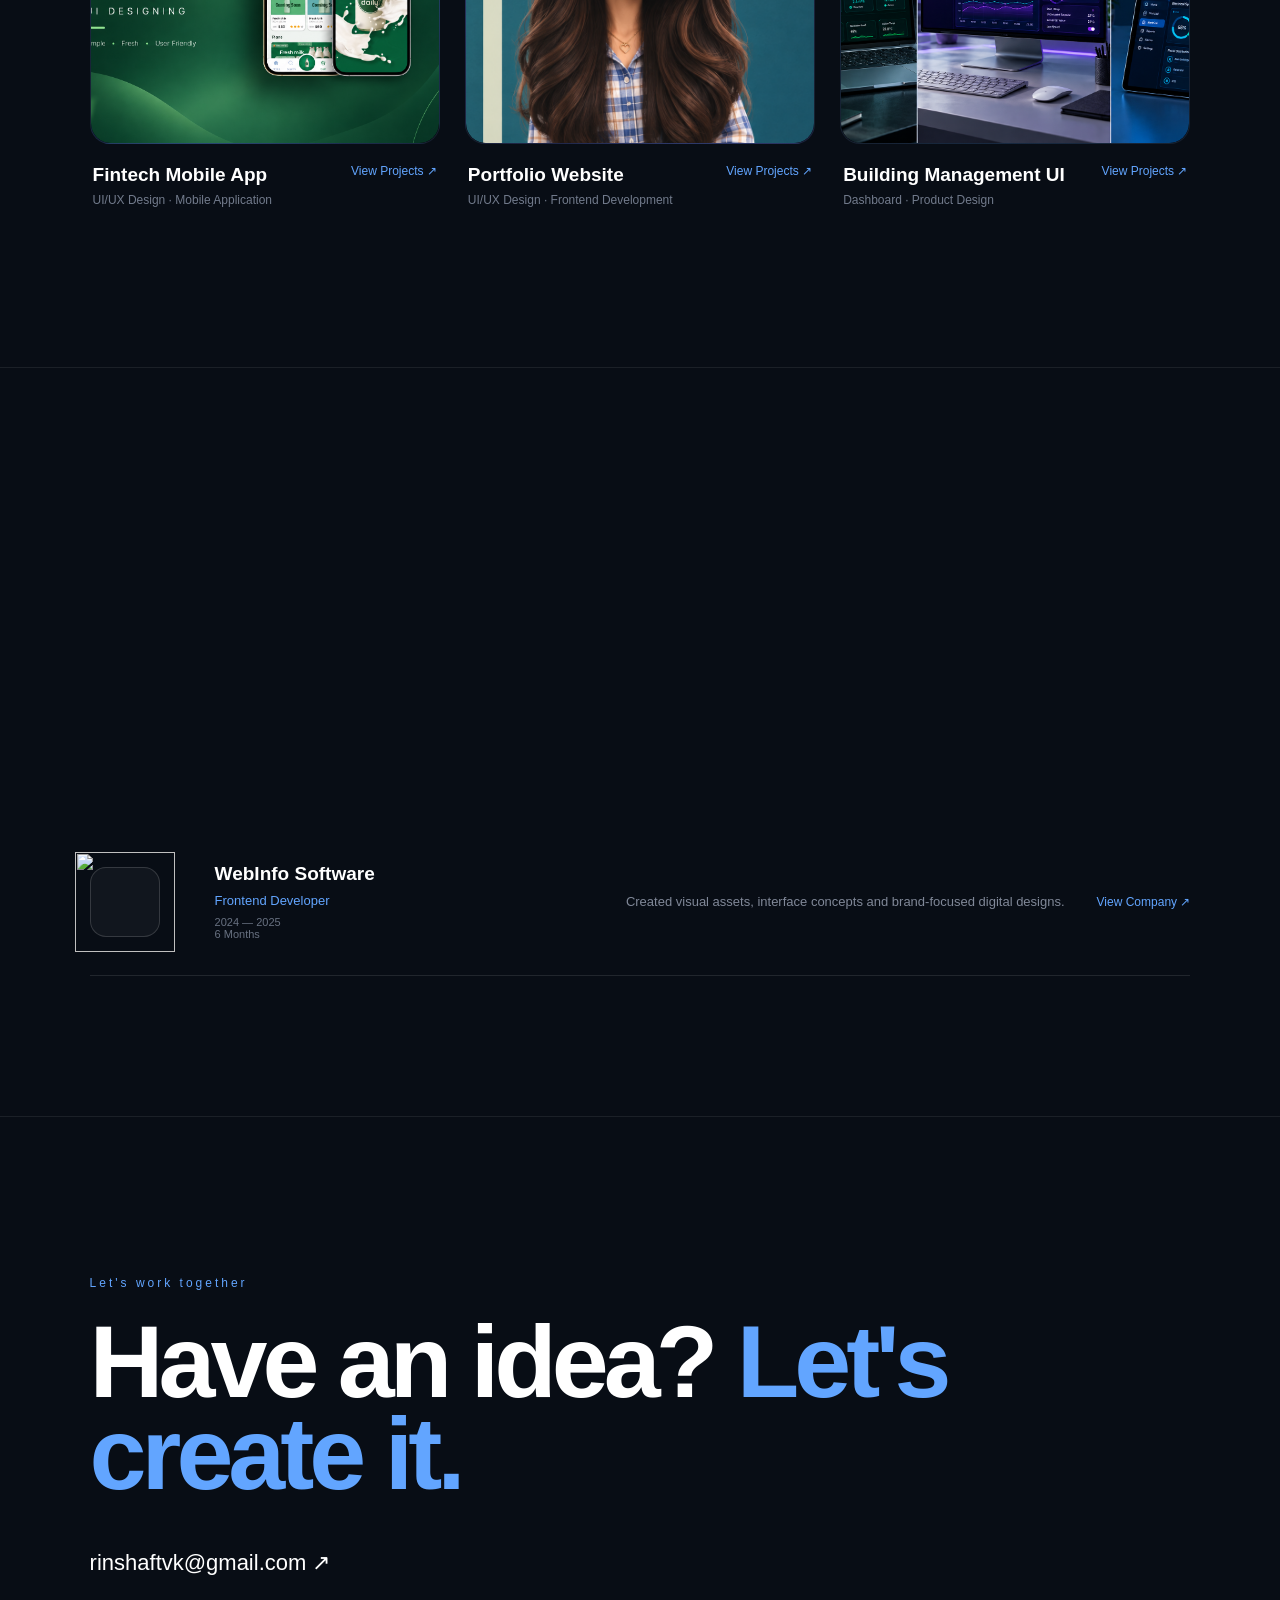
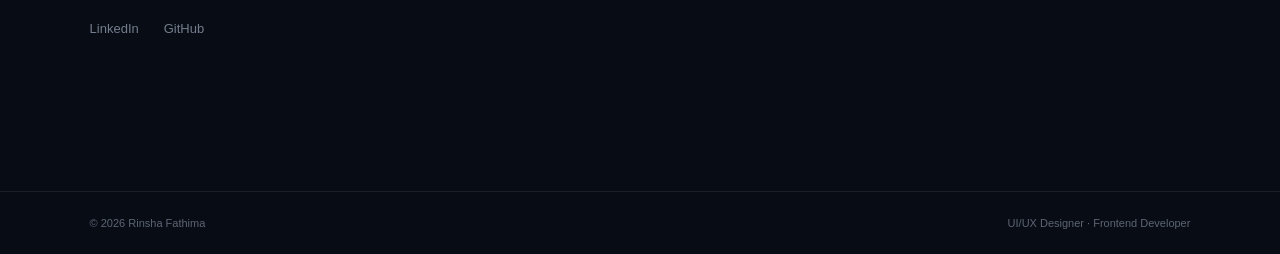
==== commit efabfeb8: "Add files via upload" ====
--- a/index.html
+++ b/index.html
@@ -169,90 +169,90 @@
     <div class="skills-grid">
 
       <div class="skill-card">
-        <div class="tool-logo figma"><img src="F.png" alt="" width="50px" height="50px" border="1"></div>
+        <div class="tool-logo figma"><img src="Logos/F.png" alt="" width="50px" height="50px" border="1"></div>
         <h3>Figma</h3>
         <p>UI/UX · Prototyping</p>
       </div>
 
       <div class="skill-card">
-        <div class="tool-logo photoshop"><img src="Ps.png" alt="" width="50px" height="50px" border="1"></div>
+        <div class="tool-logo photoshop"><img src="Logos/PS.png" alt="" width="50px" height="50px" border="1"></div>
         <h3>Photoshop</h3>
         <p>Image · Visual Design</p>
       </div>
 
       <div class="skill-card">
-        <div class="tool-logo bootstrap"><img src="B.png" alt="" width="50px" height="50px" border="1"></div>
+        <div class="tool-logo bootstrap"><img src="Logos/B.png" alt="" width="50px" height="50px" border="1"></div>
         <h3>Bootstrap</h3>
         <p>Responsive UI·Components</p>
       </div>
 
       <div class="skill-card">
-        <div class="tool-logo after"><img src="AE.png" alt="" width="50px" height="50px" border="1"></div>
+        <div class="tool-logo after"><img src="Logos/AE.png" alt="" width="50px" height="50px" border="1"></div>
         <h3>After Effects</h3>
         <p>Motion · Animation</p>
       </div>
 
       <div class="skill-card">
-        <div class="tool-logo html"><img src="HTML.png" alt="" width="50px" height="50px" border="1"></div>
+        <div class="tool-logo html"><img src="Logos/HTML.png" alt="" width="50px" height="50px" border="1"></div>
         <h3>HTML</h3>
         <p>Structure · Web</p>
       </div>
 
       <div class="skill-card">
-        <div class="tool-logo css"><img src="CSS.png" alt="" width="50px" height="50px" border="1"></div>
+        <div class="tool-logo css"><img src="Logos/CSS.png" alt="" width="50px" height="50px" border="1"></div>
         <h3>CSS</h3>
         <p>Styling · Responsive</p>
       </div>
 
       <div class="skill-card">
-        <div class="tool-logo js"><img src="JS.png" alt="" width="50px" height="50px" border="1"></div>
+        <div class="tool-logo js"><img src="Logos/JS.png" alt="" width="50px" height="50px" border="1"></div>
         <h3>JavaScript</h3>
         <p>Interaction · Web</p>
       </div>
 
       <div class="skill-card">
-        <div class="tool-logo canva"><img src="C.jpg" alt="" width="50px" height="50px" border="1"></div>
+        <div class="tool-logo canva"><img src="Logos/C.jpg" alt="" width="50px" height="50px" border="1"></div>
         <h3>Canva</h3>
         <p>Creative · Graphics</p>
       </div>
 
       <div class="skill-card">
-        <div class="tool-logo pinterest"><img src="P.png" alt="" width="50px" height="50px" border="1"></div>
+        <div class="tool-logo pinterest"><img src="Logos/P.png" alt="" width="50px" height="50px" border="1"></div>
         <h3>Pinterest</h3>
         <p>Research · Inspiration</p>
       </div>
 
       <div class="skill-card">
-        <div class="tool-logo github"><img src="GitHub.png" alt="" width="50px" height="50px" border="1"></div>
+        <div class="tool-logo github"><img src="Logos/GitHub.png" alt="" width="50px" height="50px" border="1"></div>
         <h3>GitHub</h3>
         <p>Version Control</p>
       </div>
       <div class="skill-card">
-        <div class="tool-logo figma"><img src="XD.png" alt="" width="50px" height="50px" border="1"></div>
+        <div class="tool-logo figma"><img src="Logos/XD.png" alt="" width="50px" height="50px" border="1"></div>
         <h3>Adobe XD</h3>
         <p>UI Design · Prototyping</p>
       </div>
 
       <div class="skill-card">
-        <div class="tool-logo photoshop"><img src="3DS MAX.png" alt="" width="50px" height="50px" border="1"></div>
+        <div class="tool-logo photoshop"><img src="Logos/3DS MAX.png" alt="" width="50px" height="50px" border="1"></div>
         <h3>3ds Max</h3>
         <p>3D Modeling · Visualization</p>
       </div>
 
       <div class="skill-card">
-        <div class="tool-logo illustrator"><img src="Ai.png" alt="" width="50px" height="50px" border="1"></div>
+        <div class="tool-logo illustrator"><img src="Logos/Ai.png" alt="" width="50px" height="50px" border="1"></div>
         <h3>Illustrator</h3>
         <p>Vector · Branding</p>
       </div>
 
       <div class="skill-card">
-        <div class="tool-logo after"><img src="REVIT.png" alt="" width="50px" height="50px" border="1"></div>
+        <div class="tool-logo after"><img src="Logos/REVIT.png" alt="" width="50px" height="50px" border="1"></div>
         <h3>Revit</h3>
         <p>3d Modeling · BIM Design</p>
       </div>
 
       <div class="skill-card">
-        <div class="tool-logo html"><img src="VS.jpg" alt="" width="50px" height="50px" border="1"></div>
+        <div class="tool-logo html"><img src="Logos/VS.jpg" alt="" width="50px" height="50px" border="1"></div>
         <h3>VS Code</h3>
         <p>Code Editor</p>
       </div>
@@ -371,7 +371,7 @@
          class="experience-card">
 
         <div class="company-logo">
-          <img src="Tulip.jpg" alt="" width="100" height="100">
+          <img src="Logos/Tulip.jpg" alt="" width="100" height="100">
         </div>
 
         <div class="company-info">
@@ -411,7 +411,7 @@
          class="experience-card">
 
         <div class="company-logo">
-          <img src="WebInfo.jpg" alt="" width="100" height="100">
+          <img src="Logos/WebInfo.jpg" alt="" width="100" height="100">
         </div>
 
         <div class="company-info">
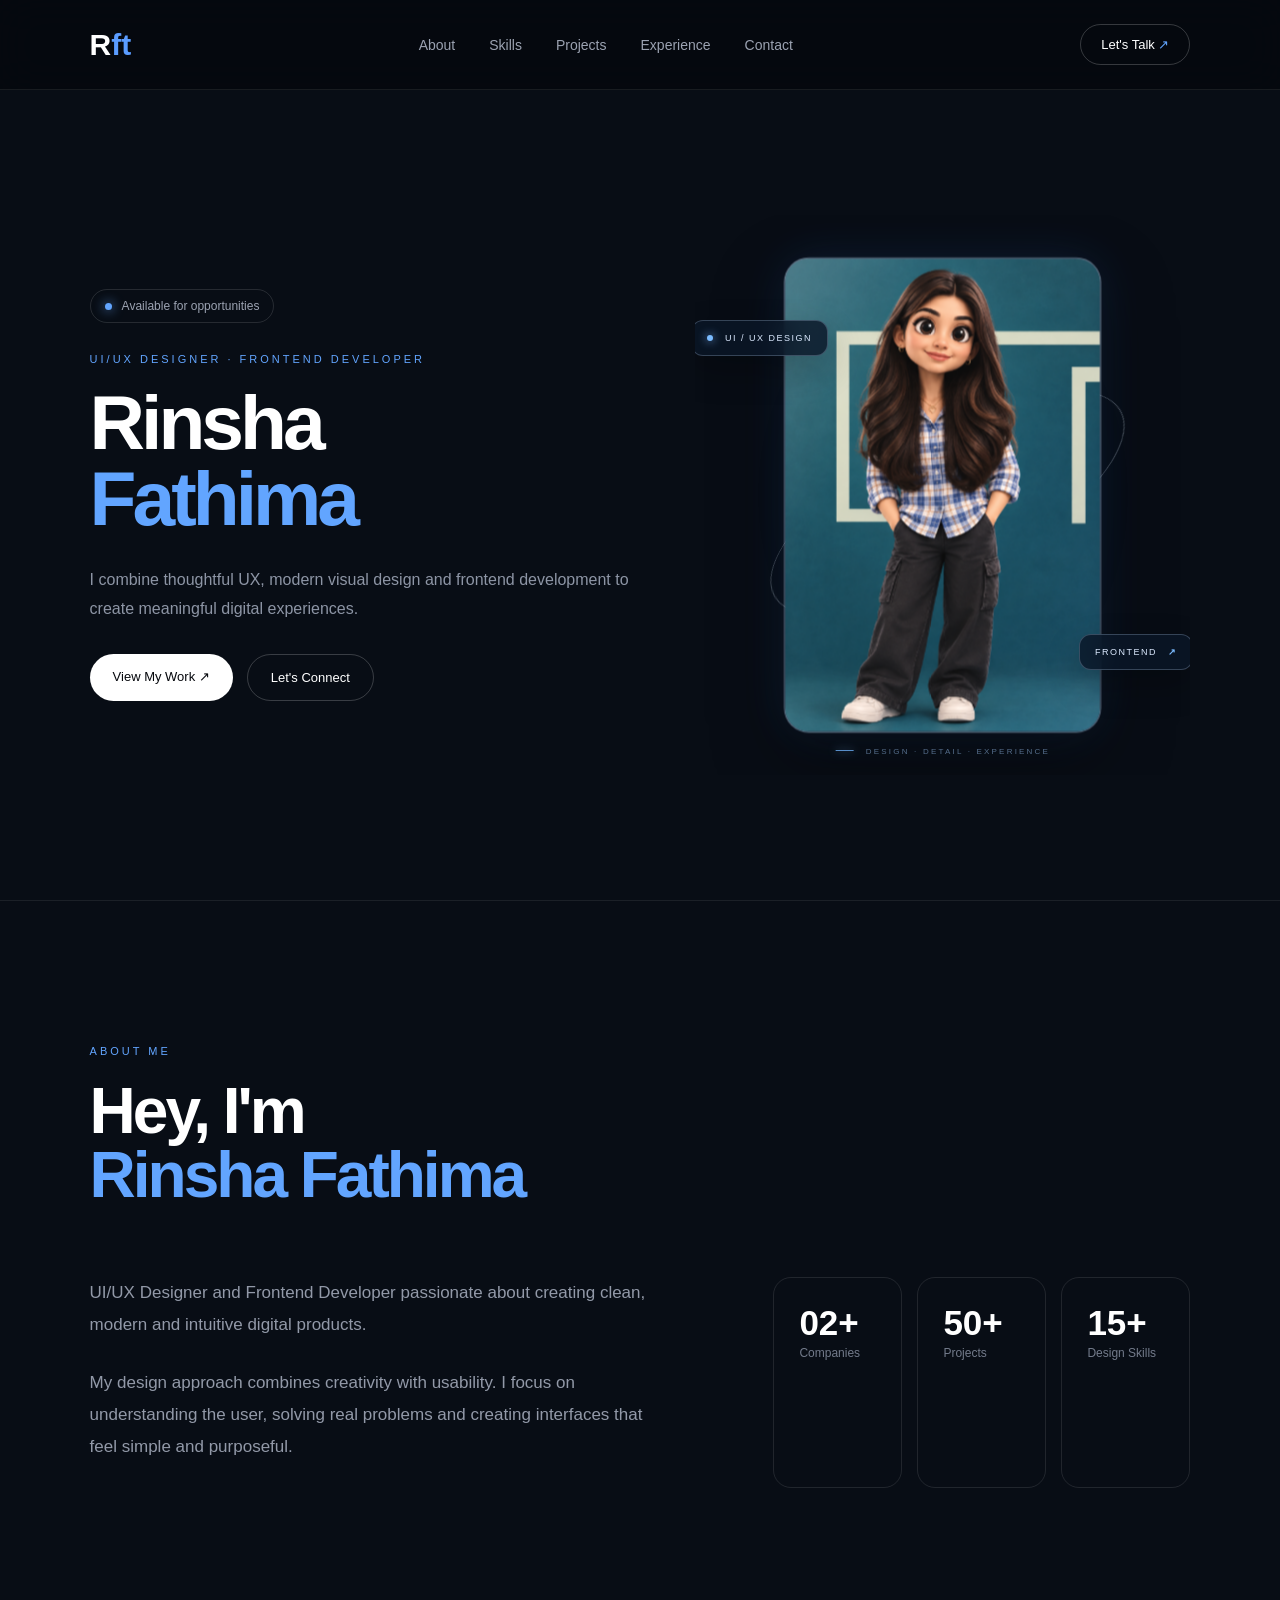
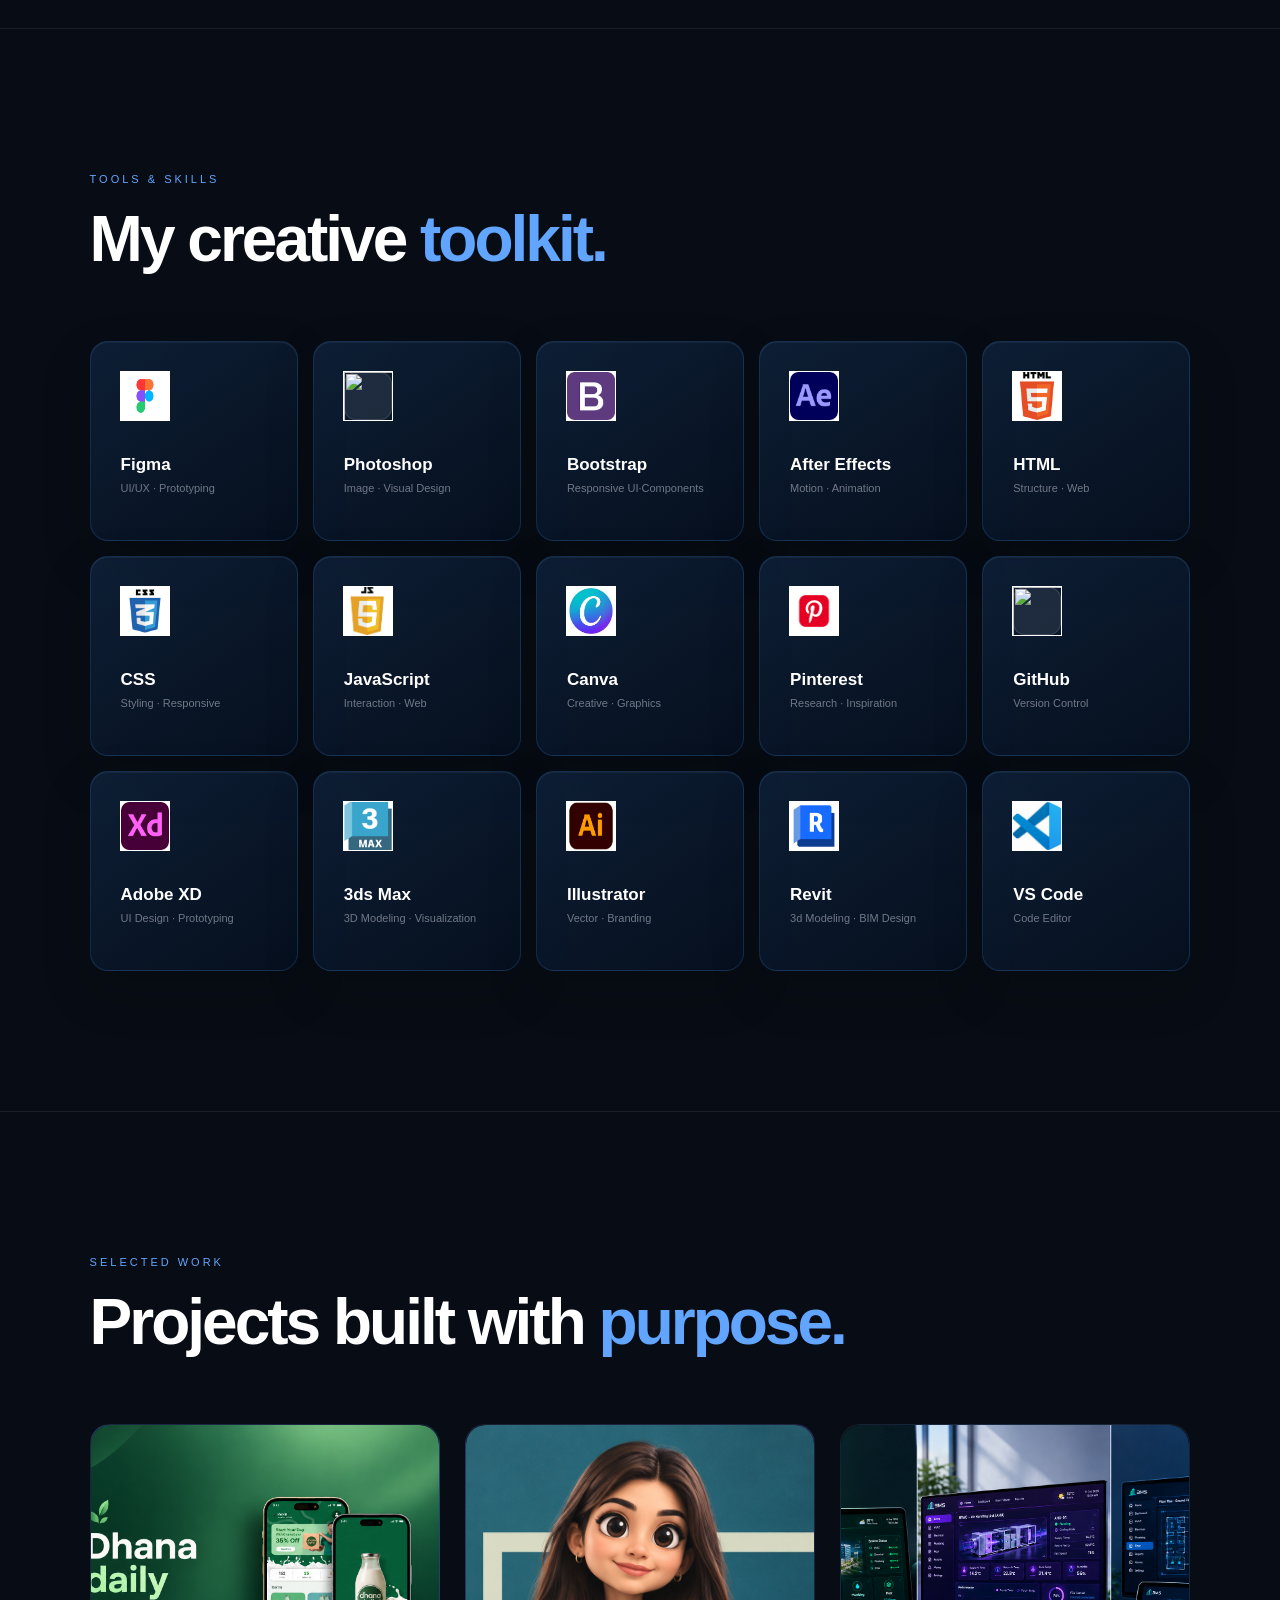
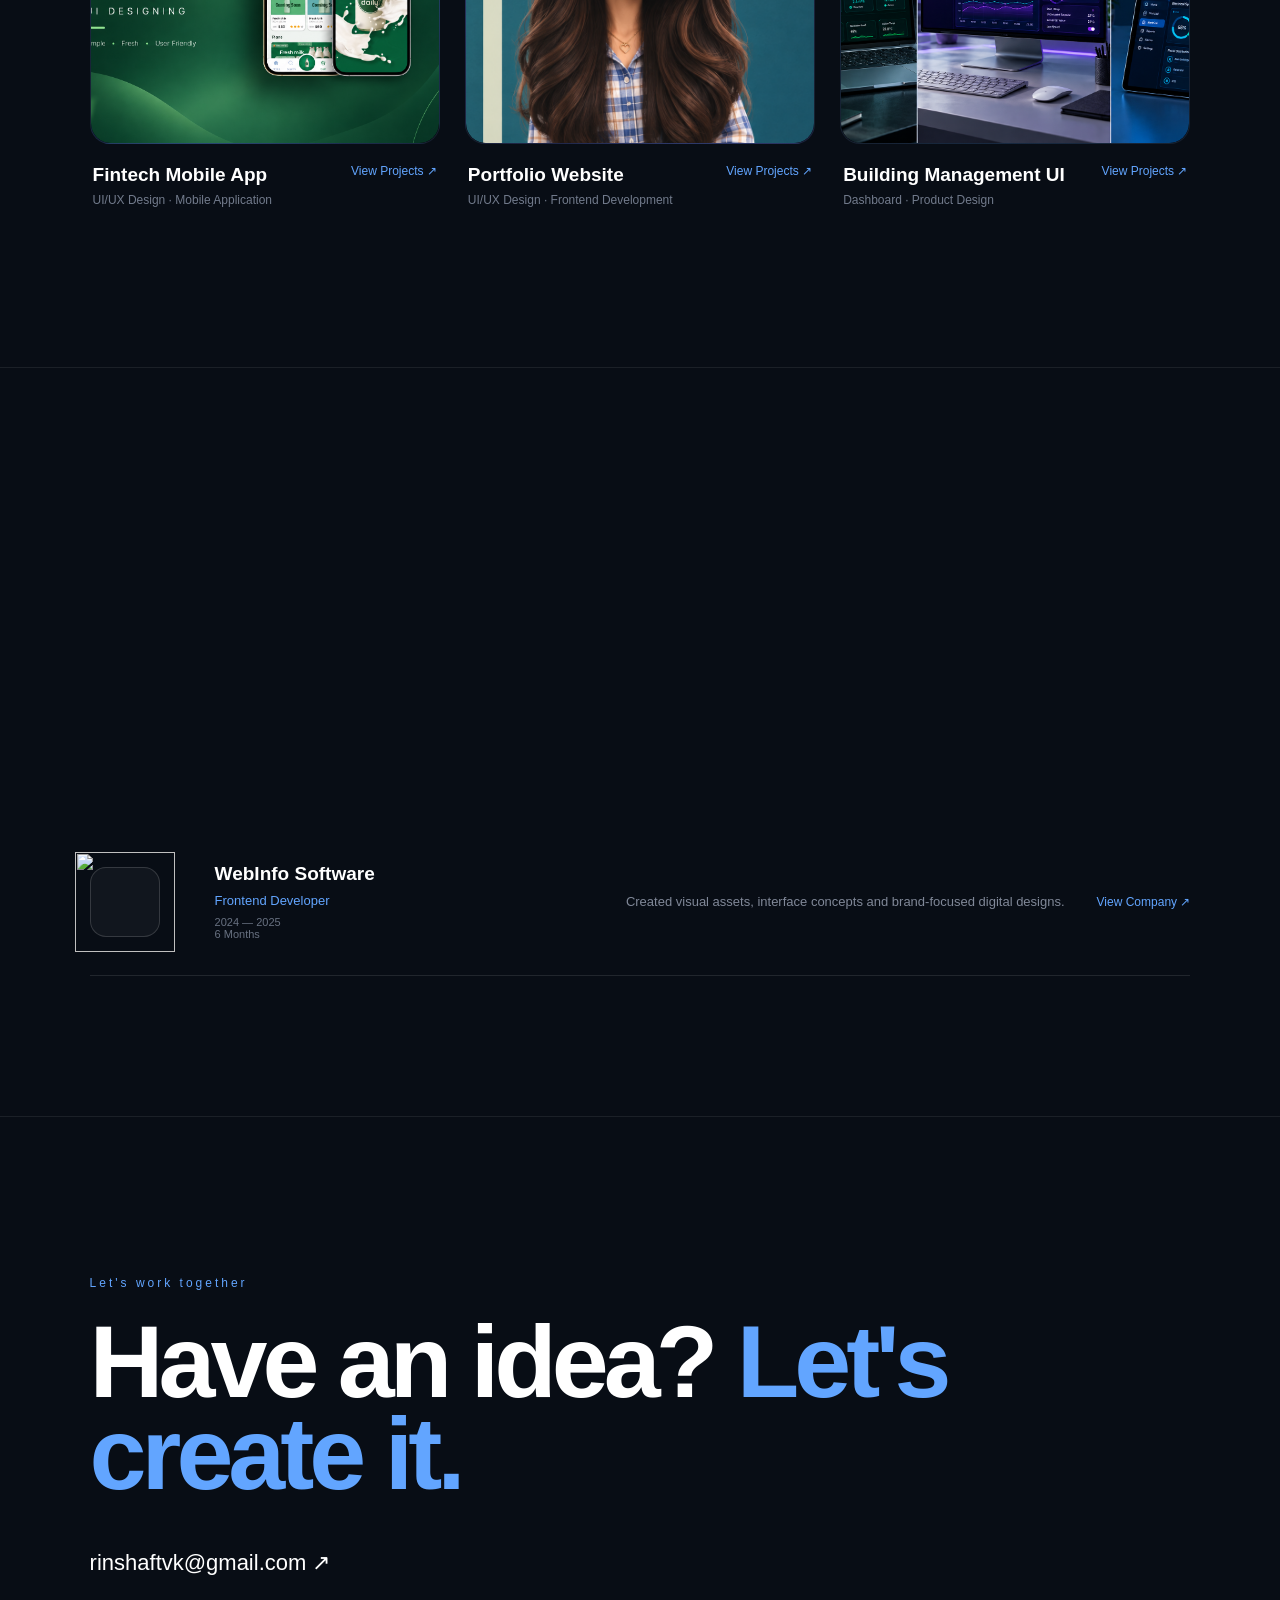
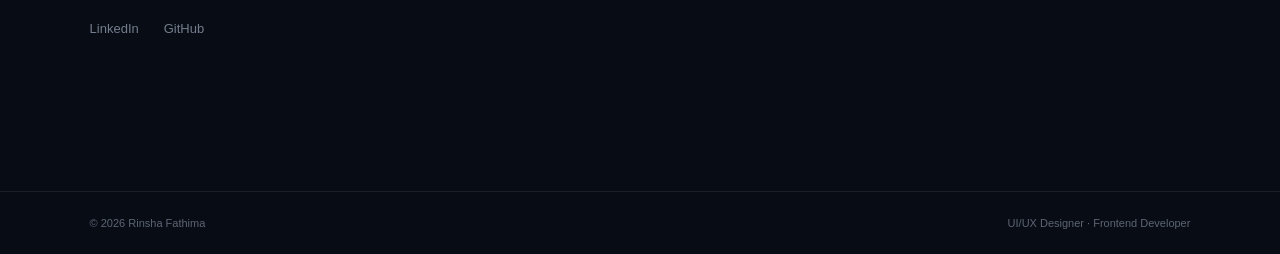
==== commit f5f60682: "Add files via upload" ====
--- a/index.html
+++ b/index.html
@@ -169,90 +169,90 @@
     <div class="skills-grid">
 
       <div class="skill-card">
-        <div class="tool-logo figma"><img src="Logos/F.png" alt="" width="50px" height="50px" border="1"></div>
+        <div class="tool-logo figma"><img src="F.png" alt="" width="50px" height="50px" border="1"></div>
         <h3>Figma</h3>
         <p>UI/UX · Prototyping</p>
       </div>
 
       <div class="skill-card">
-        <div class="tool-logo photoshop"><img src="Logos/PS.png" alt="" width="50px" height="50px" border="1"></div>
+        <div class="tool-logo photoshop"><img src="Ps.png" alt="" width="50px" height="50px" border="1"></div>
         <h3>Photoshop</h3>
         <p>Image · Visual Design</p>
       </div>
 
       <div class="skill-card">
-        <div class="tool-logo bootstrap"><img src="Logos/B.png" alt="" width="50px" height="50px" border="1"></div>
+        <div class="tool-logo bootstrap"><img src="B.png" alt="" width="50px" height="50px" border="1"></div>
         <h3>Bootstrap</h3>
         <p>Responsive UI·Components</p>
       </div>
 
       <div class="skill-card">
-        <div class="tool-logo after"><img src="Logos/AE.png" alt="" width="50px" height="50px" border="1"></div>
+        <div class="tool-logo after"><img src="AE.png" alt="" width="50px" height="50px" border="1"></div>
         <h3>After Effects</h3>
         <p>Motion · Animation</p>
       </div>
 
       <div class="skill-card">
-        <div class="tool-logo html"><img src="Logos/HTML.png" alt="" width="50px" height="50px" border="1"></div>
+        <div class="tool-logo html"><img src="HTML.png" alt="" width="50px" height="50px" border="1"></div>
         <h3>HTML</h3>
         <p>Structure · Web</p>
       </div>
 
       <div class="skill-card">
-        <div class="tool-logo css"><img src="Logos/CSS.png" alt="" width="50px" height="50px" border="1"></div>
+        <div class="tool-logo css"><img src="CSS.png" alt="" width="50px" height="50px" border="1"></div>
         <h3>CSS</h3>
         <p>Styling · Responsive</p>
       </div>
 
       <div class="skill-card">
-        <div class="tool-logo js"><img src="Logos/JS.png" alt="" width="50px" height="50px" border="1"></div>
+        <div class="tool-logo js"><img src="JS.png" alt="" width="50px" height="50px" border="1"></div>
         <h3>JavaScript</h3>
         <p>Interaction · Web</p>
       </div>
 
       <div class="skill-card">
-        <div class="tool-logo canva"><img src="Logos/C.jpg" alt="" width="50px" height="50px" border="1"></div>
+        <div class="tool-logo canva"><img src="C.jpg" alt="" width="50px" height="50px" border="1"></div>
         <h3>Canva</h3>
         <p>Creative · Graphics</p>
       </div>
 
       <div class="skill-card">
-        <div class="tool-logo pinterest"><img src="Logos/P.png" alt="" width="50px" height="50px" border="1"></div>
+        <div class="tool-logo pinterest"><img src="P.png" alt="" width="50px" height="50px" border="1"></div>
         <h3>Pinterest</h3>
         <p>Research · Inspiration</p>
       </div>
 
       <div class="skill-card">
-        <div class="tool-logo github"><img src="Logos/GitHub.png" alt="" width="50px" height="50px" border="1"></div>
+        <div class="tool-logo github"><img src="GitHub.png" alt="" width="50px" height="50px" border="1"></div>
         <h3>GitHub</h3>
         <p>Version Control</p>
       </div>
       <div class="skill-card">
-        <div class="tool-logo figma"><img src="Logos/XD.png" alt="" width="50px" height="50px" border="1"></div>
+        <div class="tool-logo figma"><img src="XD.png" alt="" width="50px" height="50px" border="1"></div>
         <h3>Adobe XD</h3>
         <p>UI Design · Prototyping</p>
       </div>
 
       <div class="skill-card">
-        <div class="tool-logo photoshop"><img src="Logos/3DS MAX.png" alt="" width="50px" height="50px" border="1"></div>
+        <div class="tool-logo photoshop"><img src="3DS MAX.png" alt="" width="50px" height="50px" border="1"></div>
         <h3>3ds Max</h3>
         <p>3D Modeling · Visualization</p>
       </div>
 
       <div class="skill-card">
-        <div class="tool-logo illustrator"><img src="Logos/Ai.png" alt="" width="50px" height="50px" border="1"></div>
+        <div class="tool-logo illustrator"><img src="Ai.png" alt="" width="50px" height="50px" border="1"></div>
         <h3>Illustrator</h3>
         <p>Vector · Branding</p>
       </div>
 
       <div class="skill-card">
-        <div class="tool-logo after"><img src="Logos/REVIT.png" alt="" width="50px" height="50px" border="1"></div>
+        <div class="tool-logo after"><img src="REVIT.png" alt="" width="50px" height="50px" border="1"></div>
         <h3>Revit</h3>
         <p>3d Modeling · BIM Design</p>
       </div>
 
       <div class="skill-card">
-        <div class="tool-logo html"><img src="Logos/VS.jpg" alt="" width="50px" height="50px" border="1"></div>
+        <div class="tool-logo html"><img src="VS.jpg" alt="" width="50px" height="50px" border="1"></div>
         <h3>VS Code</h3>
         <p>Code Editor</p>
       </div>
@@ -371,7 +371,7 @@
          class="experience-card">
 
         <div class="company-logo">
-          <img src="Logos/Tulip.jpg" alt="" width="100" height="100">
+          <img src="Tulip.jpg" alt="" width="100" height="100">
         </div>
 
         <div class="company-info">
@@ -411,7 +411,7 @@
          class="experience-card">
 
         <div class="company-logo">
-          <img src="Logos/WebInfo.jpg" alt="" width="100" height="100">
+          <img src="WebInfo.jpg" alt="" width="100" height="100">
         </div>
 
         <div class="company-info">
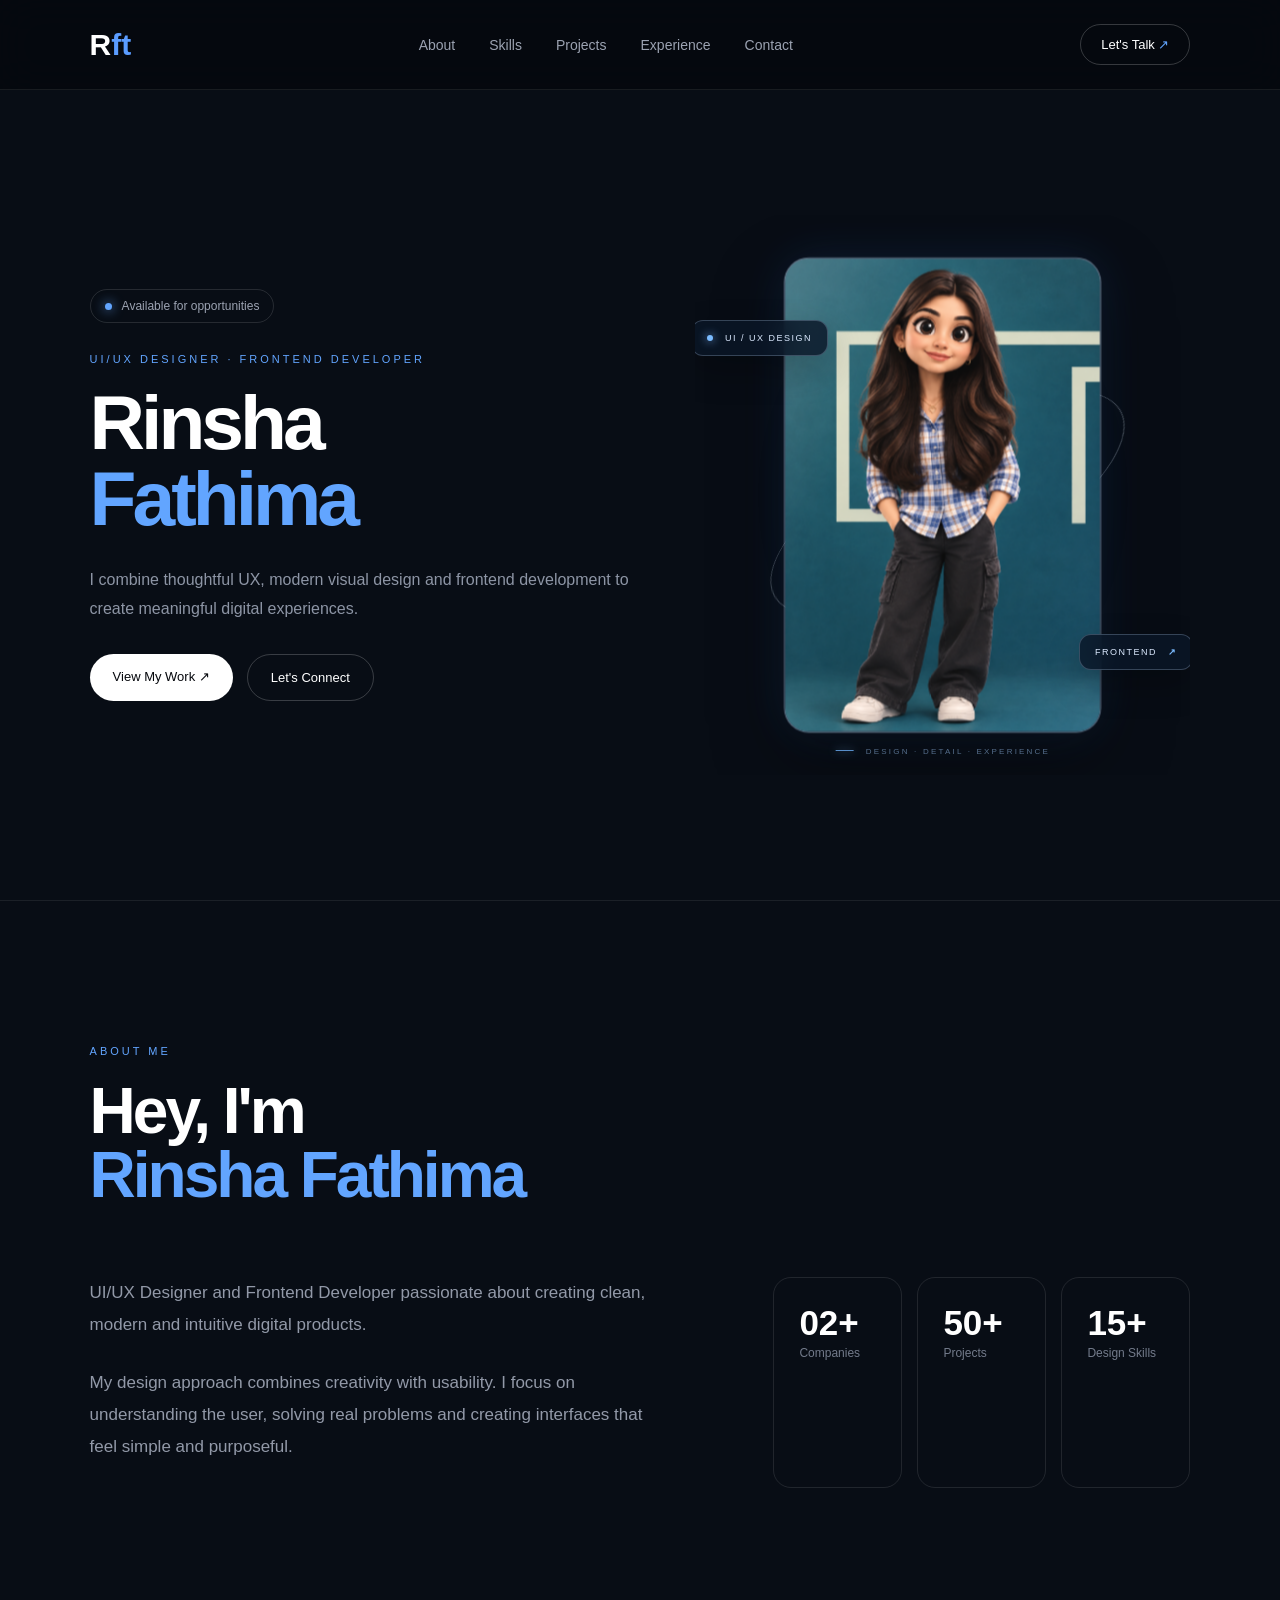
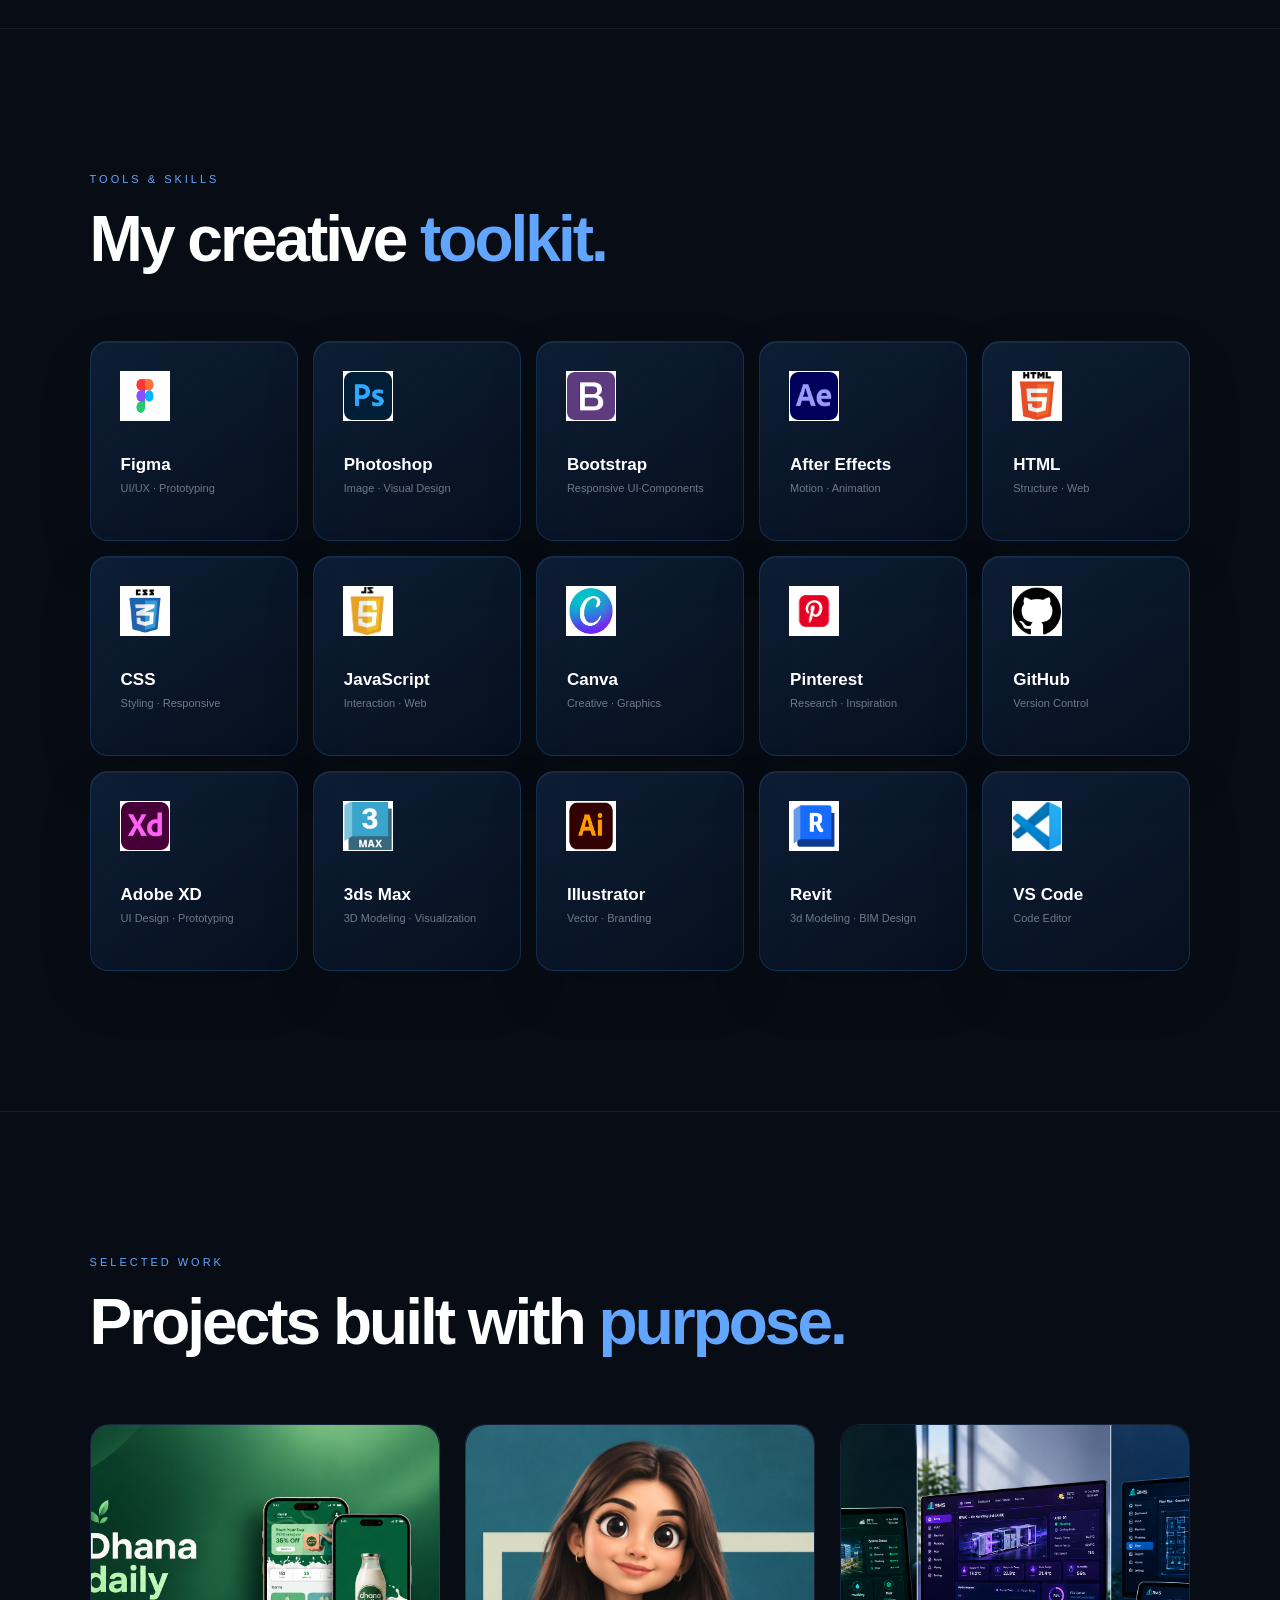
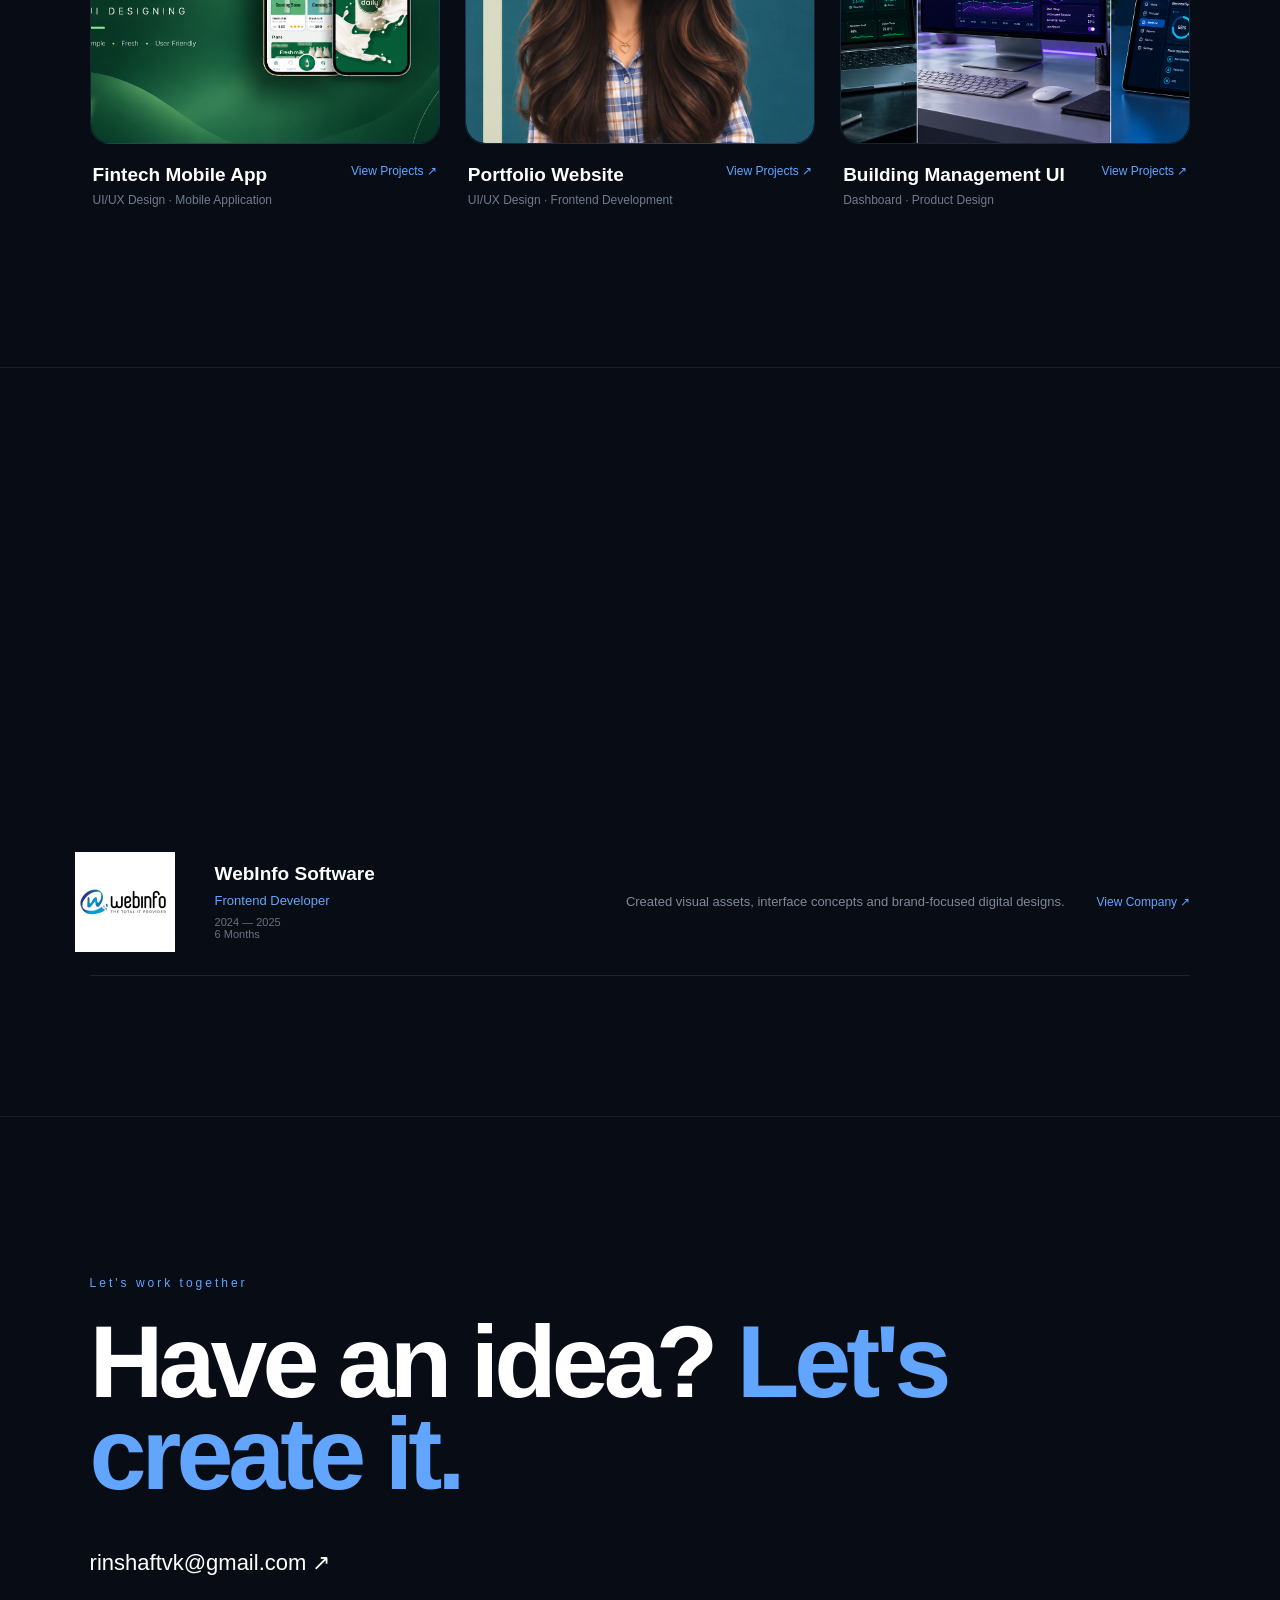
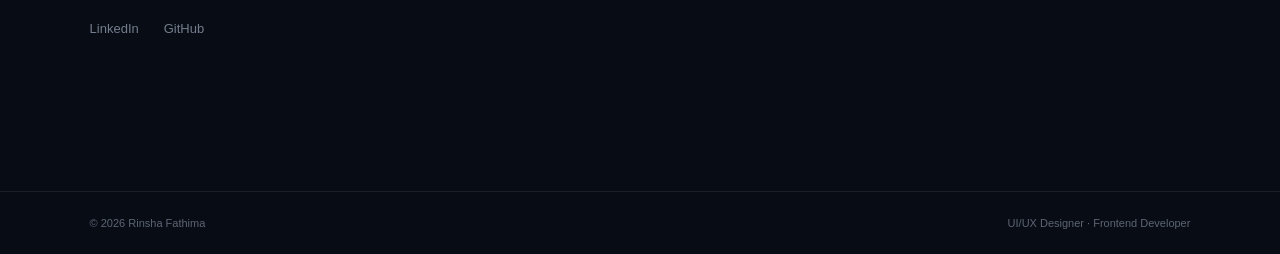
==== commit fe32be44: "Add files via upload" ====
--- a/index.html
+++ b/index.html
@@ -175,7 +175,7 @@
       </div>
 
       <div class="skill-card">
-        <div class="tool-logo photoshop"><img src="Ps.png" alt="" width="50px" height="50px" border="1"></div>
+        <div class="tool-logo photoshop"><img src="PS.png" alt="photoshop" width="50px" height="50px" border="1"></div>
         <h3>Photoshop</h3>
         <p>Image · Visual Design</p>
       </div>
@@ -223,7 +223,7 @@
       </div>
 
       <div class="skill-card">
-        <div class="tool-logo github"><img src="GitHub.png" alt="" width="50px" height="50px" border="1"></div>
+        <div class="tool-logo github"><img src="G.png" alt="" width="50px" height="50px" border="1"></div>
         <h3>GitHub</h3>
         <p>Version Control</p>
       </div>
@@ -411,7 +411,7 @@
          class="experience-card">
 
         <div class="company-logo">
-          <img src="WebInfo.jpg" alt="" width="100" height="100">
+          <img src="Webinfo.jpg" alt="" width="100" height="100">
         </div>
 
         <div class="company-info">
